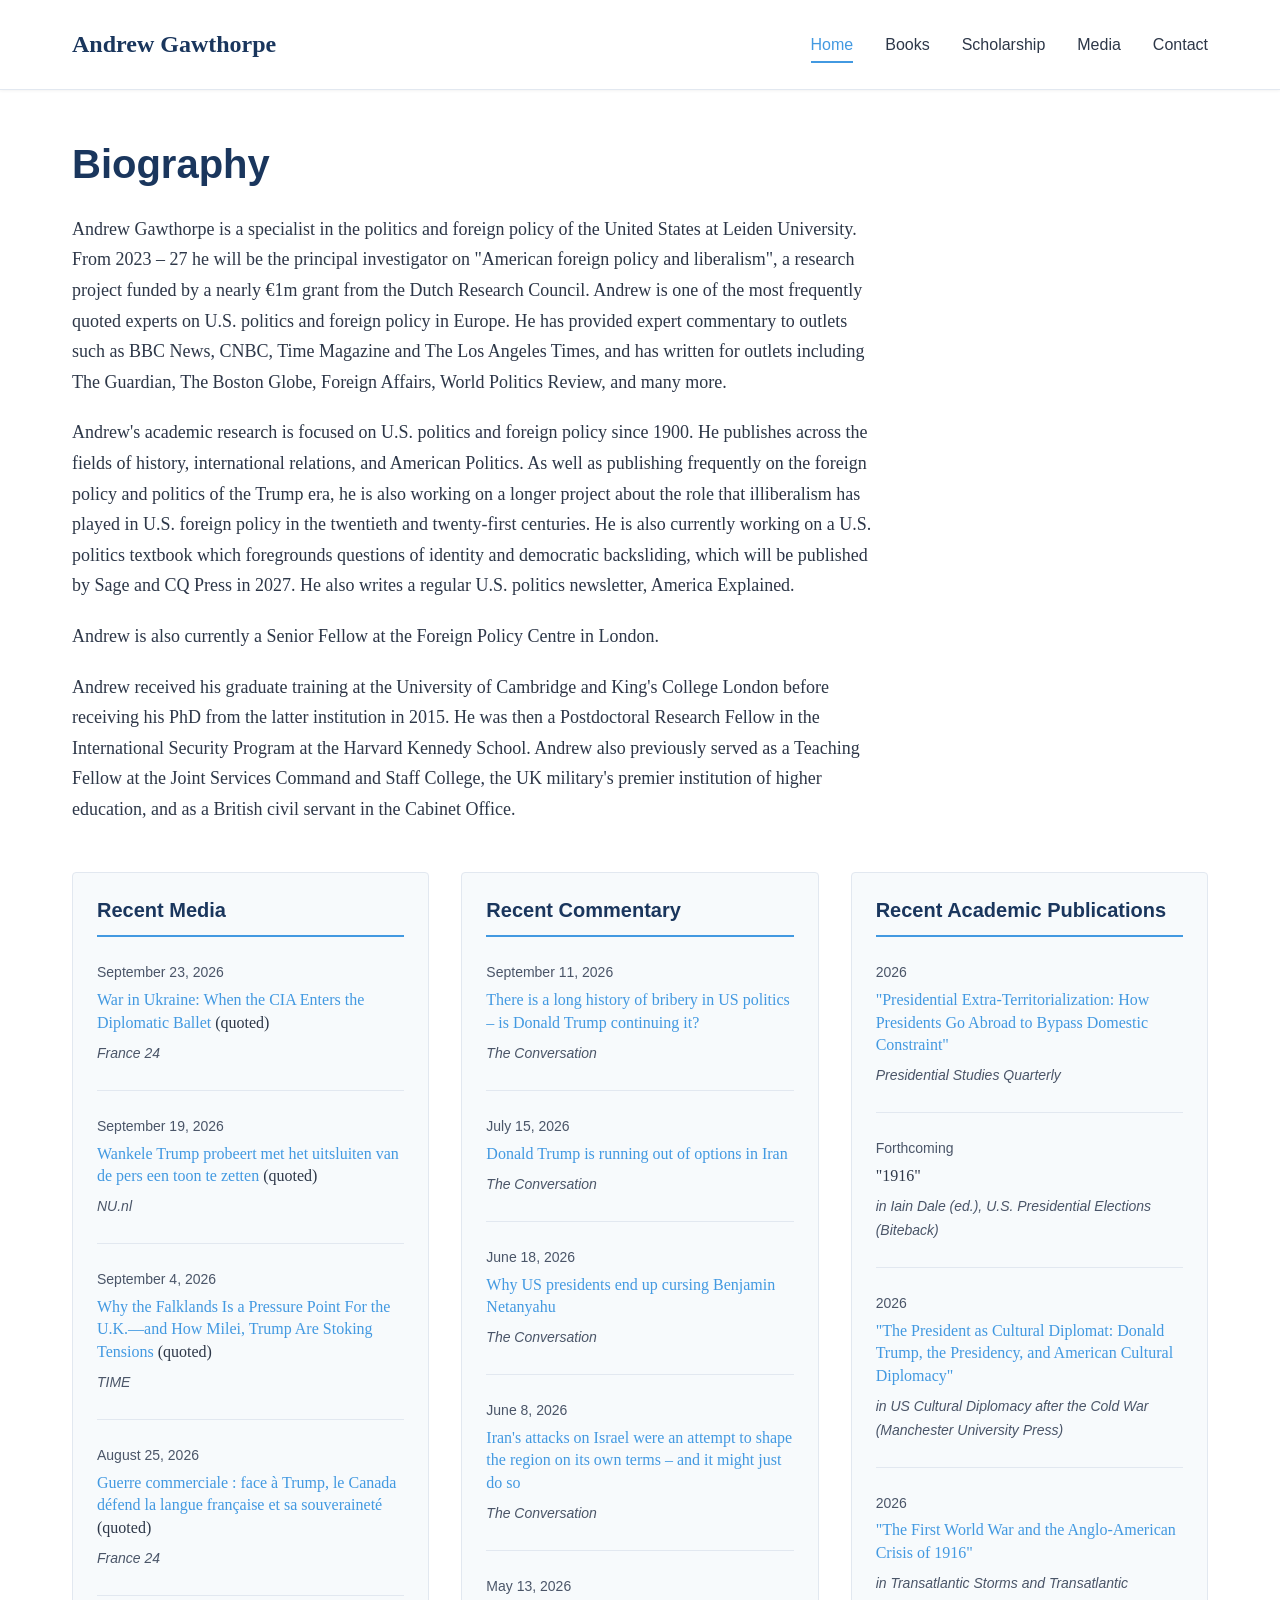
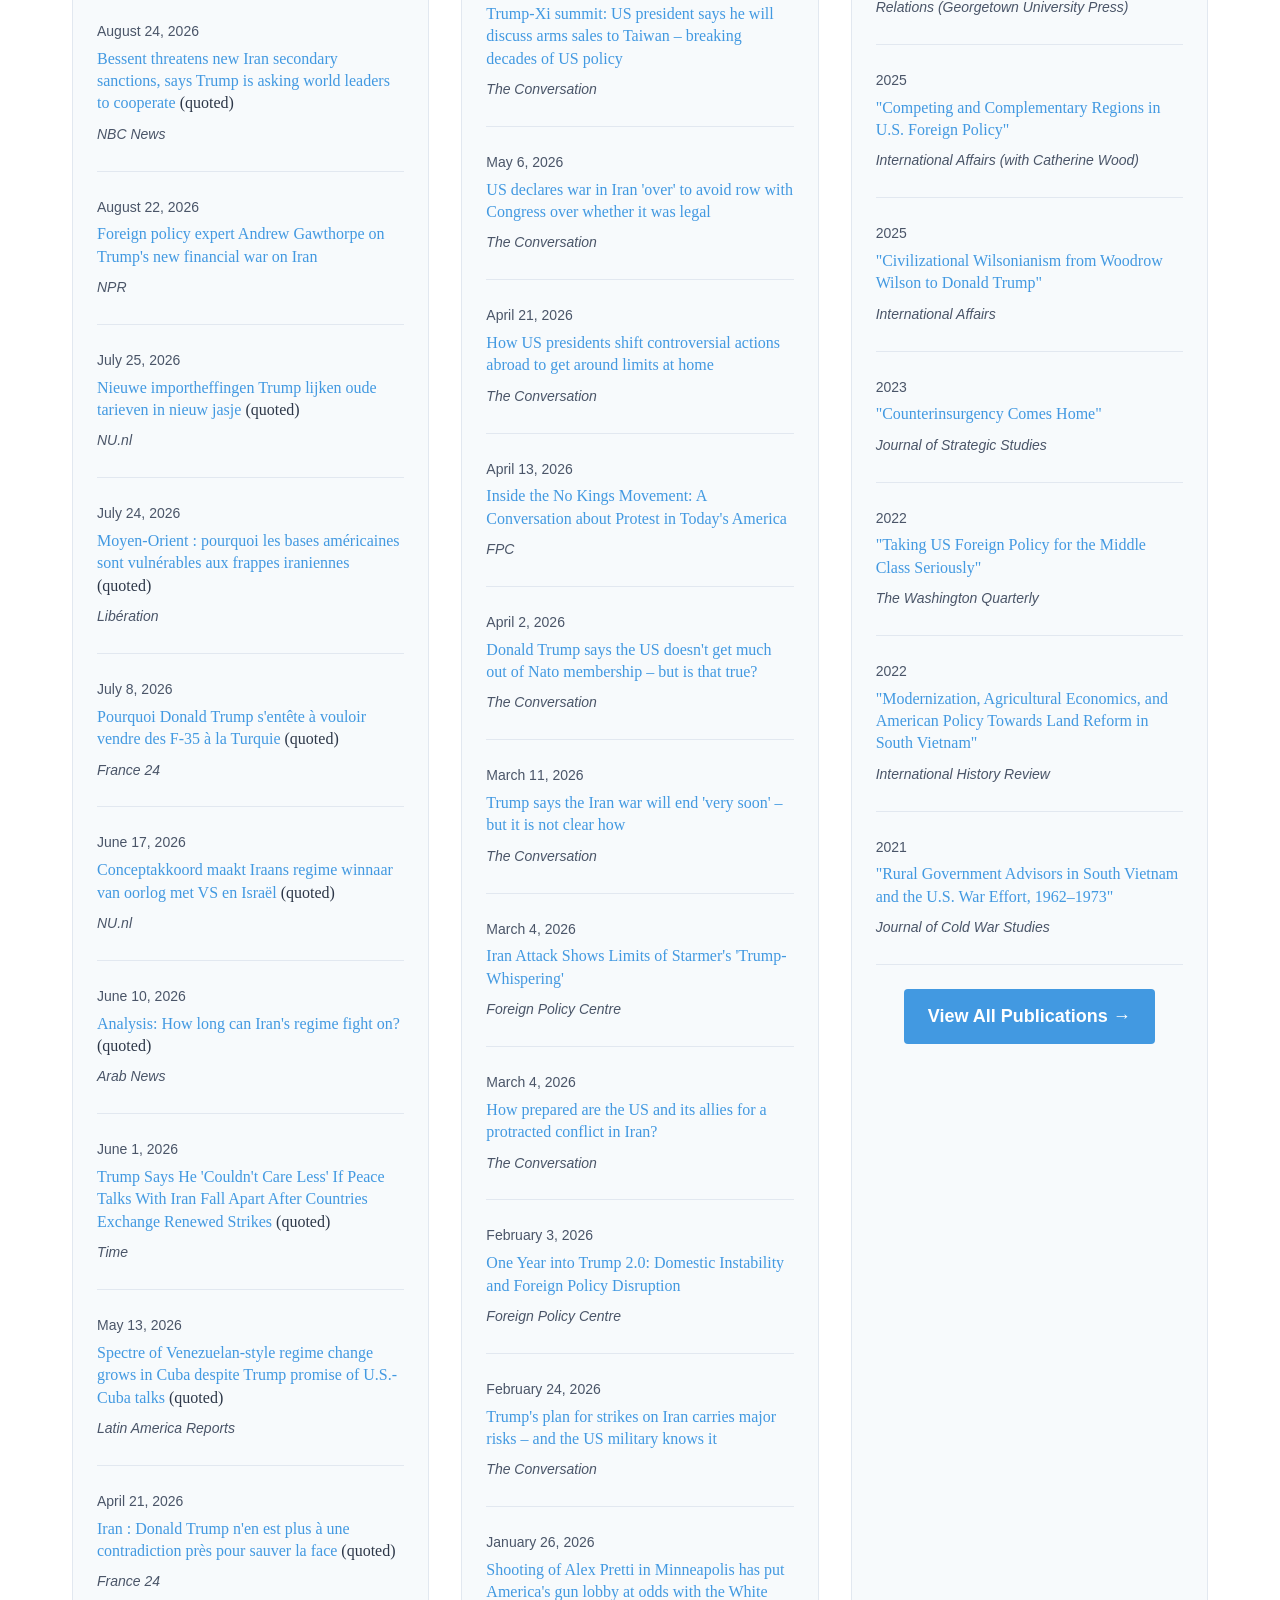
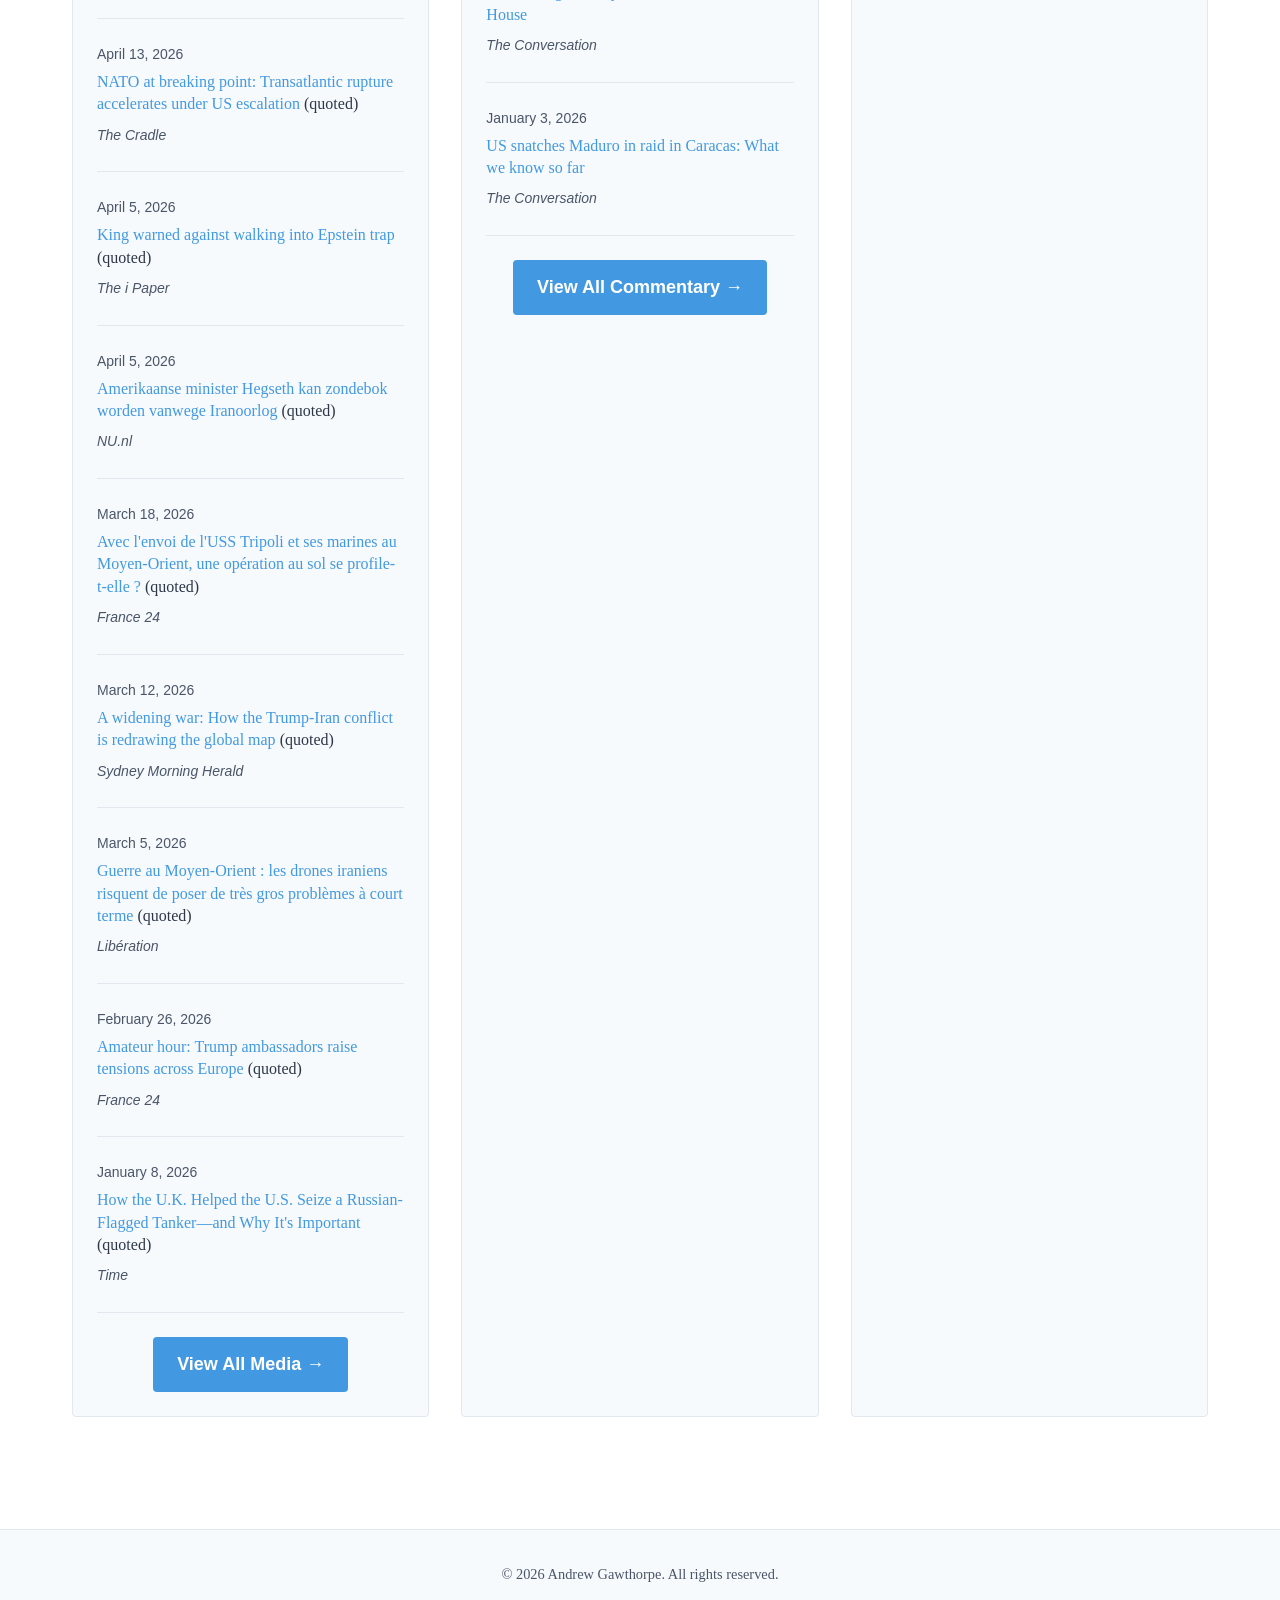
==== index.html @ de936d53 "Add France 24 article on CIA and Ukraine diplomacy - Added September 23, 2026 article to Recent Medi" ====
<!DOCTYPE html>
<html lang="en">
<head>
    <meta charset="UTF-8">
    <meta name="viewport" content="width=device-width, initial-scale=1.0">
    <title>Andrew Gawthorpe - Leiden University</title>
    <link rel="stylesheet" href="css/style.css">
</head>
<body>
    <header>
        <div class="header-container">
            <a href="index.html" class="site-title">Andrew Gawthorpe</a>
            <nav>
                <ul>
                    <li><a href="index.html" class="active">Home</a></li>
                    <li><a href="books.html">Books</a></li>
                    <li><a href="scholarship.html">Scholarship</a></li>
                    <li><a href="media.html">Media</a></li>
                    <li><a href="contact.html">Contact</a></li>
                </ul>
            </nav>
        </div>
    </header>

    <main>
        <div class="bio-section">
            <h1>Biography</h1>

            <p>Andrew Gawthorpe is a specialist in the politics and foreign policy of the United States at Leiden University. From 2023 – 27 he will be the principal investigator on "American foreign policy and liberalism", a research project funded by a nearly €1m grant from the Dutch Research Council. Andrew is one of the most frequently quoted experts on U.S. politics and foreign policy in Europe. He has provided expert commentary to outlets such as BBC News, CNBC, Time Magazine and The Los Angeles Times, and has written for outlets including The Guardian, The Boston Globe, Foreign Affairs, World Politics Review, and many more.</p>

            <p>Andrew's academic research is focused on U.S. politics and foreign policy since 1900. He publishes across the fields of history, international relations, and American Politics. As well as publishing frequently on the foreign policy and politics of the Trump era, he is also working on a longer project about the role that illiberalism has played in U.S. foreign policy in the twentieth and twenty-first centuries. He is also currently working on a U.S. politics textbook which foregrounds questions of identity and democratic backsliding, which will be published by Sage and CQ Press in 2027. He also writes a regular U.S. politics newsletter, America Explained.</p>

            <p>Andrew is also currently a Senior Fellow at the Foreign Policy Centre in London.</p>

            <p>Andrew received his graduate training at the University of Cambridge and King's College London before receiving his PhD from the latter institution in 2015. He was then a Postdoctoral Research Fellow in the International Security Program at the Harvard Kennedy School. Andrew also previously served as a Teaching Fellow at the Joint Services Command and Staff College, the UK military's premier institution of higher education, and as a British civil servant in the Cabinet Office.</p>
        </div>

        <div class="home-feeds">
            <div class="feed-column">
                <h2>Recent Media</h2>
                <div class="feed-item">
                    <div class="feed-item-date">September 23, 2026</div>
                    <div class="feed-item-title"><a href="https://www.france24.com/fr/europe/20260923-guerre-en-ukraine-quand-la-cia-entre-diplomatique-ratcliffe-zelensky-poutine-espion" target="_blank">War in Ukraine: When the CIA Enters the Diplomatic Ballet</a> (quoted)</div>
                    <div class="feed-item-outlet">France 24</div>
                </div>
                <div class="feed-item">
                    <div class="feed-item-date">September 19, 2026</div>
                    <div class="feed-item-title"><a href="https://www.nu.nl/verkiezingen-vs/6410325/wankele-trump-probeert-met-het-uitsluiten-van-de-pers-een-toon-te-zetten.html" target="_blank">Wankele Trump probeert met het uitsluiten van de pers een toon te zetten</a> (quoted)</div>
                    <div class="feed-item-outlet">NU.nl</div>
                </div>
                <div class="feed-item">
                    <div class="feed-item-date">September 4, 2026</div>
                    <div class="feed-item-title"><a href="https://time.com/article/2026/09/04/falkland-islands-britain-argentina-sovereignty-dispute-Milei-threats-trump/" target="_blank">Why the Falklands Is a Pressure Point For the U.K.—and How Milei, Trump Are Stoking Tensions</a> (quoted)</div>
                    <div class="feed-item-outlet">TIME</div>
                </div>
                <div class="feed-item">
                    <div class="feed-item-date">August 25, 2026</div>
                    <div class="feed-item-title"><a href="https://www.france24.com/fr/am%C3%A9riques/20260825-guerre-commerciale-face-%C3%A0-trump-le-canada-d%C3%A9fend-la-langue-fran%C3%A7aise-et-sa-souverainet%C3%A9" target="_blank">Guerre commerciale : face à Trump, le Canada défend la langue française et sa souveraineté</a> (quoted)</div>
                    <div class="feed-item-outlet">France 24</div>
                </div>
                <div class="feed-item">
                    <div class="feed-item-date">August 24, 2026</div>
                    <div class="feed-item-title"><a href="https://www.nbcnews.com/business/economy/bessent-iran-sanctions-d-day-rcna594103" target="_blank">Bessent threatens new Iran secondary sanctions, says Trump is asking world leaders to cooperate</a> (quoted)</div>
                    <div class="feed-item-outlet">NBC News</div>
                </div>
                <div class="feed-item">
                    <div class="feed-item-date">August 22, 2026</div>
                    <div class="feed-item-title"><a href="https://www.npr.org/2026/08/22/nx-s1-5938072/foreign-policy-expert-andrew-gawthorpe-on-trumps-new-financial-war-on-iran" target="_blank">Foreign policy expert Andrew Gawthorpe on Trump's new financial war on Iran</a></div>
                    <div class="feed-item-outlet">NPR</div>
                </div>
                <div class="feed-item">
                    <div class="feed-item-date">July 25, 2026</div>
                    <div class="feed-item-title"><a href="https://www.nu.nl/economie/6404264/nieuwe-importheffingen-trump-lijken-oude-tarieven-in-nieuw-jasje.html" target="_blank">Nieuwe importheffingen Trump lijken oude tarieven in nieuw jasje</a> (quoted)</div>
                    <div class="feed-item-outlet">NU.nl</div>
                </div>
                <div class="feed-item">
                    <div class="feed-item-date">July 24, 2026</div>
                    <div class="feed-item-title"><a href="https://www.liberation.fr/international/moyen-orient/moyen-orient-pourquoi-les-bases-americaines-sont-vulnerables-aux-frappes-iraniennes-20260724_PMGNSRDVENHS5IVGJY74YPOIOM/" target="_blank">Moyen-Orient : pourquoi les bases américaines sont vulnérables aux frappes iraniennes</a> (quoted)</div>
                    <div class="feed-item-outlet">Libération</div>
                </div>
                <div class="feed-item">
                    <div class="feed-item-date">July 8, 2026</div>
                    <div class="feed-item-title"><a href="https://www.france24.com/fr/europe/20260708-pourquoi-donald-trump-s-ent%C3%AAte-%C3%A0-vouloir-vendre-des-f-35-%C3%A0-la-turquie" target="_blank">Pourquoi Donald Trump s'entête à vouloir vendre des F-35 à la Turquie</a> (quoted)</div>
                    <div class="feed-item-outlet">France 24</div>
                </div>
                <div class="feed-item">
                    <div class="feed-item-date">June 17, 2026</div>
                    <div class="feed-item-title"><a href="https://www.nu.nl/midden-oostenconflict/6399738/conceptakkoord-maakt-iraans-regime-winnaar-van-oorlog-met-vs-en-israel.html" target="_blank">Conceptakkoord maakt Iraans regime winnaar van oorlog met VS en Israël</a> (quoted)</div>
                    <div class="feed-item-outlet">NU.nl</div>
                </div>
                <div class="feed-item">
                    <div class="feed-item-date">June 10, 2026</div>
                    <div class="feed-item-title"><a href="https://www.arabnews.com/node/2646579/middle-east" target="_blank">Analysis: How long can Iran's regime fight on?</a> (quoted)</div>
                    <div class="feed-item-outlet">Arab News</div>
                </div>
                <div class="feed-item">
                    <div class="feed-item-date">June 1, 2026</div>
                    <div class="feed-item-title"><a href="https://time.com/article/2026/06/01/us-iran-trade-fresh-strikes-peace-talks-president-trump-warning/" target="_blank">Trump Says He 'Couldn't Care Less' If Peace Talks With Iran Fall Apart After Countries Exchange Renewed Strikes</a> (quoted)</div>
                    <div class="feed-item-outlet">Time</div>
                </div>
                <div class="feed-item">
                    <div class="feed-item-date">May 13, 2026</div>
                    <div class="feed-item-title"><a href="https://latinamericareports.com/spectre-of-venezuelan-style-regime-change-grows-in-cuba-despite-trump-promise-of-u-s-cuba-talks/14417/" target="_blank">Spectre of Venezuelan-style regime change grows in Cuba despite Trump promise of U.S.-Cuba talks</a> (quoted)</div>
                    <div class="feed-item-outlet">Latin America Reports</div>
                </div>
                <div class="feed-item">
                    <div class="feed-item-date">April 21, 2026</div>
                    <div class="feed-item-title"><a href="https://www.france24.com/fr/am%C3%A9riques/20260421-iran-donald-trump-erreur-fake-news-diplomatie-vance" target="_blank">Iran : Donald Trump n'en est plus à une contradiction près pour sauver la face</a> (quoted)</div>
                    <div class="feed-item-outlet">France 24</div>
                </div>
                <div class="feed-item">
                    <div class="feed-item-date">April 13, 2026</div>
                    <div class="feed-item-title"><a href="https://thecradle.co/articles/nato-at-breaking-point-transatlantic-rupture-accelerates-under-us-escalation" target="_blank">NATO at breaking point: Transatlantic rupture accelerates under US escalation</a> (quoted)</div>
                    <div class="feed-item-outlet">The Cradle</div>
                </div>
                <div class="feed-item">
                    <div class="feed-item-date">April 5, 2026</div>
                    <div class="feed-item-title"><a href="https://inews.co.uk/news/politics/king-warned-epstein-trap-4334187" target="_blank">King warned against walking into Epstein trap</a> (quoted)</div>
                    <div class="feed-item-outlet">The i Paper</div>
                </div>
                <div class="feed-item">
                    <div class="feed-item-date">April 5, 2026</div>
                    <div class="feed-item-title"><a href="https://www.nu.nl/verkiezingen-vs/6391495/amerikaanse-minister-hegseth-kan-zondebok-worden-vanwege-iranoorlog.html" target="_blank">Amerikaanse minister Hegseth kan zondebok worden vanwege Iranoorlog</a> (quoted)</div>
                    <div class="feed-item-outlet">NU.nl</div>
                </div>
                <div class="feed-item">
                    <div class="feed-item-date">March 18, 2026</div>
                    <div class="feed-item-title"><a href="https://www.france24.com/fr/moyen-orient/20260318-uss-tripoli-et-ses-marines-au-moyen-orient-futurs-combats-au-sol-iran-ormuz" target="_blank">Avec l'envoi de l'USS Tripoli et ses marines au Moyen-Orient, une opération au sol se profile-t-elle ?</a> (quoted)</div>
                    <div class="feed-item-outlet">France 24</div>
                </div>
                <div class="feed-item">
                    <div class="feed-item-date">March 12, 2026</div>
                    <div class="feed-item-title"><a href="https://www.smh.com.au/world/middle-east/a-widening-war-how-the-trump-iran-conflict-is-redrawing-the-global-map-20260312-p5o9va.html" target="_blank">A widening war: How the Trump-Iran conflict is redrawing the global map</a> (quoted)</div>
                    <div class="feed-item-outlet">Sydney Morning Herald</div>
                </div>
                <div class="feed-item">
                    <div class="feed-item-date">March 5, 2026</div>
                    <div class="feed-item-title"><a href="https://www.liberation.fr/international/moyen-orient/guerre-au-moyen-orient-les-drones-iraniens-risquent-de-poser-de-tres-gros-problemes-a-court-terme-20260305_HSPMLJK7SRH6XMRLCNXUIA77GM/" target="_blank">Guerre au Moyen-Orient : les drones iraniens risquent de poser de très gros problèmes à court terme</a> (quoted)</div>
                    <div class="feed-item-outlet">Libération</div>
                </div>
                <div class="feed-item">
                    <div class="feed-item-date">February 26, 2026</div>
                    <div class="feed-item-title"><a href="https://www.france24.com/en/europe/20260226-amateur-hour-trump-ambassadors-stir-tensions-across-europe" target="_blank">Amateur hour: Trump ambassadors raise tensions across Europe</a> (quoted)</div>
                    <div class="feed-item-outlet">France 24</div>
                </div>
                <div class="feed-item">
                    <div class="feed-item-date">January 8, 2026</div>
                    <div class="feed-item-title"><a href="https://time.com/7344656/united-kingdom-helped-united-states-trump-seize-oil-tankers/" target="_blank">How the U.K. Helped the U.S. Seize a Russian-Flagged Tanker—and Why It's Important</a> (quoted)</div>
                    <div class="feed-item-outlet">Time</div>
                </div>
                <div style="margin-top: 1.5rem; text-align: center;">
                    <a href="media.html" class="btn">View All Media →</a>
                </div>
            </div>

            <div class="feed-column">
                <h2>Recent Commentary</h2>
                <div class="feed-item">
                    <div class="feed-item-date">September 11, 2026</div>
                    <div class="feed-item-title"><a href="https://theconversation.com/there-is-a-long-history-of-bribery-in-us-politics-is-donald-trump-continuing-it-291699" target="_blank">There is a long history of bribery in US politics – is Donald Trump continuing it?</a></div>
                    <div class="feed-item-outlet">The Conversation</div>
                </div>
                <div class="feed-item">
                    <div class="feed-item-date">July 15, 2026</div>
                    <div class="feed-item-title"><a href="https://theconversation.com/donald-trump-is-running-out-of-options-in-iran-287525" target="_blank">Donald Trump is running out of options in Iran</a></div>
                    <div class="feed-item-outlet">The Conversation</div>
                </div>
                <div class="feed-item">
                    <div class="feed-item-date">June 18, 2026</div>
                    <div class="feed-item-title"><a href="https://theconversation.com/why-us-presidents-end-up-cursing-benjamin-netanyahu-285285" target="_blank">Why US presidents end up cursing Benjamin Netanyahu</a></div>
                    <div class="feed-item-outlet">The Conversation</div>
                </div>
                <div class="feed-item">
                    <div class="feed-item-date">June 8, 2026</div>
                    <div class="feed-item-title"><a href="https://theconversation.com/irans-attacks-on-israel-were-an-attempt-to-shape-the-region-on-its-own-terms-and-it-might-just-do-so-284742" target="_blank">Iran's attacks on Israel were an attempt to shape the region on its own terms – and it might just do so</a></div>
                    <div class="feed-item-outlet">The Conversation</div>
                </div>
                <div class="feed-item">
                    <div class="feed-item-date">May 13, 2026</div>
                    <div class="feed-item-title"><a href="https://theconversation.com/trump-xi-summit-us-president-says-he-will-discuss-arms-sales-to-taiwan-breaking-decades-of-us-policy-282894" target="_blank">Trump‑Xi summit: US president says he will discuss arms sales to Taiwan – breaking decades of US policy</a></div>
                    <div class="feed-item-outlet">The Conversation</div>
                </div>
                <div class="feed-item">
                    <div class="feed-item-date">May 6, 2026</div>
                    <div class="feed-item-title"><a href="https://theconversation.com/us-declares-war-in-iran-over-to-avoid-row-with-congress-over-whether-it-was-legal-282159" target="_blank">US declares war in Iran 'over' to avoid row with Congress over whether it was legal</a></div>
                    <div class="feed-item-outlet">The Conversation</div>
                </div>
                <div class="feed-item">
                    <div class="feed-item-date">April 21, 2026</div>
                    <div class="feed-item-title"><a href="https://theconversation.com/how-us-presidents-shift-controversial-actions-abroad-to-get-around-limits-at-home-280769" target="_blank">How US presidents shift controversial actions abroad to get around limits at home</a></div>
                    <div class="feed-item-outlet">The Conversation</div>
                </div>
                <div class="feed-item">
                    <div class="feed-item-date">April 13, 2026</div>
                    <div class="feed-item-title"><a href="https://fpc.org.uk/inside-the-no-kings-movement-a-conversation-about-protest-in-todays-america/" target="_blank">Inside the No Kings Movement: A Conversation about Protest in Today's America</a></div>
                    <div class="feed-item-outlet">FPC</div>
                </div>
                <div class="feed-item">
                    <div class="feed-item-date">April 2, 2026</div>
                    <div class="feed-item-title"><a href="https://theconversation.com/donald-trump-says-the-us-doesnt-get-much-out-of-nato-membership-but-is-that-true-279798" target="_blank">Donald Trump says the US doesn't get much out of Nato membership – but is that true?</a></div>
                    <div class="feed-item-outlet">The Conversation</div>
                </div>
                <div class="feed-item">
                    <div class="feed-item-date">March 11, 2026</div>
                    <div class="feed-item-title"><a href="https://theconversation.com/trump-says-the-iran-war-will-end-very-soon-but-it-is-not-clear-how-278036" target="_blank">Trump says the Iran war will end 'very soon' – but it is not clear how</a></div>
                    <div class="feed-item-outlet">The Conversation</div>
                </div>
                <div class="feed-item">
                    <div class="feed-item-date">March 4, 2026</div>
                    <div class="feed-item-title"><a href="https://fpc.org.uk/op-ed-iran-attack-shows-limits-of-starmers-trump-whispering/" target="_blank">Iran Attack Shows Limits of Starmer's 'Trump-Whispering'</a></div>
                    <div class="feed-item-outlet">Foreign Policy Centre</div>
                </div>
                <div class="feed-item">
                    <div class="feed-item-date">March 4, 2026</div>
                    <div class="feed-item-title"><a href="https://theconversation.com/how-prepared-are-the-us-and-its-allies-for-a-protracted-conflict-in-iran-277454" target="_blank">How prepared are the US and its allies for a protracted conflict in Iran?</a></div>
                    <div class="feed-item-outlet">The Conversation</div>
                </div>
                <div class="feed-item">
                    <div class="feed-item-date">February 3, 2026</div>
                    <div class="feed-item-title"><a href="https://fpc.org.uk/op-ed-one-year-into-trump-2-0-domestic-instability-and-foreign-policy-disruption/" target="_blank">One Year into Trump 2.0: Domestic Instability and Foreign Policy Disruption</a></div>
                    <div class="feed-item-outlet">Foreign Policy Centre</div>
                </div>
                <div class="feed-item">
                    <div class="feed-item-date">February 24, 2026</div>
                    <div class="feed-item-title"><a href="https://theconversation.com/trumps-plan-for-strikes-on-iran-carries-major-risks-and-the-us-military-knows-it-276775" target="_blank">Trump's plan for strikes on Iran carries major risks – and the US military knows it</a></div>
                    <div class="feed-item-outlet">The Conversation</div>
                </div>
                <div class="feed-item">
                    <div class="feed-item-date">January 26, 2026</div>
                    <div class="feed-item-title"><a href="https://theconversation.com/shooting-of-alex-pretti-in-minneapolis-has-put-americas-gun-lobby-at-odds-with-the-white-house-274343" target="_blank">Shooting of Alex Pretti in Minneapolis has put America's gun lobby at odds with the White House</a></div>
                    <div class="feed-item-outlet">The Conversation</div>
                </div>
                <div class="feed-item">
                    <div class="feed-item-date">January 3, 2026</div>
                    <div class="feed-item-title"><a href="https://theconversation.com/us-snatches-maduro-in-raid-on-caracas-what-we-know-so-far-272660" target="_blank">US snatches Maduro in raid in Caracas: What we know so far</a></div>
                    <div class="feed-item-outlet">The Conversation</div>
                </div>
                <div style="margin-top: 1.5rem; text-align: center;">
                    <a href="media.html" class="btn">View All Commentary →</a>
                </div>
            </div>

            <div class="feed-column">
                <h2>Recent Academic Publications</h2>
                <div class="feed-item">
                    <div class="feed-item-date">2026</div>
                    <div class="feed-item-title"><a href="https://doi.org/10.1111/psq.70043" target="_blank">"Presidential Extra-Territorialization: How Presidents Go Abroad to Bypass Domestic Constraint"</a></div>
                    <div class="feed-item-outlet">Presidential Studies Quarterly</div>
                </div>
                <div class="feed-item">
                    <div class="feed-item-date">Forthcoming</div>
                    <div class="feed-item-title">"1916"</div>
                    <div class="feed-item-outlet">in Iain Dale (ed.), U.S. Presidential Elections (Biteback)</div>
                </div>
                <div class="feed-item">
                    <div class="feed-item-date">2026</div>
                    <div class="feed-item-title"><a href="https://manchesteruniversitypress.co.uk/9781526188397/" target="_blank">"The President as Cultural Diplomat: Donald Trump, the Presidency, and American Cultural Diplomacy"</a></div>
                    <div class="feed-item-outlet">in US Cultural Diplomacy after the Cold War (Manchester University Press)</div>
                </div>
                <div class="feed-item">
                    <div class="feed-item-date">2026</div>
                    <div class="feed-item-title"><a href="https://press.georgetown.edu/Book/Transatlantic-Storms-in-Anglo-American-Relations" target="_blank">"The First World War and the Anglo-American Crisis of 1916"</a></div>
                    <div class="feed-item-outlet">in Transatlantic Storms and Transatlantic Relations (Georgetown University Press)</div>
                </div>
                <div class="feed-item">
                    <div class="feed-item-date">2025</div>
                    <div class="feed-item-title"><a href="https://doi.org/10.1093/ia/iiaf106" target="_blank">"Competing and Complementary Regions in U.S. Foreign Policy"</a></div>
                    <div class="feed-item-outlet">International Affairs (with Catherine Wood)</div>
                </div>
                <div class="feed-item">
                    <div class="feed-item-date">2025</div>
                    <div class="feed-item-title"><a href="https://academic.oup.com/ia/article/101/1/177/7942165" target="_blank">"Civilizational Wilsonianism from Woodrow Wilson to Donald Trump"</a></div>
                    <div class="feed-item-outlet">International Affairs</div>
                </div>
                <div class="feed-item">
                    <div class="feed-item-date">2023</div>
                    <div class="feed-item-title"><a href="https://www.tandfonline.com/doi/abs/10.1080/01402390.2022.2146095?journalCode=fjss20" target="_blank">"Counterinsurgency Comes Home"</a></div>
                    <div class="feed-item-outlet">Journal of Strategic Studies</div>
                </div>
                <div class="feed-item">
                    <div class="feed-item-date">2022</div>
                    <div class="feed-item-title"><a href="https://www.tandfonline.com/doi/full/10.1080/0163660X.2022.2059143" target="_blank">"Taking US Foreign Policy for the Middle Class Seriously"</a></div>
                    <div class="feed-item-outlet">The Washington Quarterly</div>
                </div>
                <div class="feed-item">
                    <div class="feed-item-date">2022</div>
                    <div class="feed-item-title"><a href="https://www.tandfonline.com/doi/full/10.1080/07075332.2021.1953108" target="_blank">"Modernization, Agricultural Economics, and American Policy Towards Land Reform in South Vietnam"</a></div>
                    <div class="feed-item-outlet">International History Review</div>
                </div>
                <div class="feed-item">
                    <div class="feed-item-date">2021</div>
                    <div class="feed-item-title"><a href="https://direct.mit.edu/jcws/article/23/1/196/100485/Rural-Government-Advisers-in-South-Vietnam-and-the" target="_blank">"Rural Government Advisors in South Vietnam and the U.S. War Effort, 1962–1973"</a></div>
                    <div class="feed-item-outlet">Journal of Cold War Studies</div>
                </div>
                <div style="margin-top: 1.5rem; text-align: center;">
                    <a href="scholarship.html" class="btn">View All Publications →</a>
                </div>
            </div>
        </div>
    </main>

    <footer>
        <p>&copy; 2026 Andrew Gawthorpe. All rights reserved.</p>
    </footer>
</body>
</html>
---- css/style.css ----
/* Professional Think-Tank Design for Andrew Gawthorpe */

:root {
  --primary-color: #1a365d;
  --secondary-color: #2c5282;
  --accent-color: #4299e1;
  --text-color: #2d3748;
  --text-light: #4a5568;
  --border-color: #e2e8f0;
  --bg-light: #f7fafc;
}

* {
  margin: 0;
  padding: 0;
  box-sizing: border-box;
}

body {
  font-family: 'Georgia', 'Times New Roman', serif;
  font-size: 18px;
  line-height: 1.7;
  color: var(--text-color);
  background: #ffffff;
}

/* Typography */
h1, h2, h3, h4, h5, h6 {
  font-family: 'Helvetica Neue', 'Arial', sans-serif;
  font-weight: 600;
  line-height: 1.3;
  color: var(--primary-color);
  margin-bottom: 1rem;
}

h1 {
  font-size: 2.5rem;
  margin-bottom: 1.5rem;
}

h2 {
  font-size: 1.875rem;
  margin-top: 2.5rem;
  margin-bottom: 1.25rem;
}

h3 {
  font-size: 1.5rem;
  margin-top: 2rem;
}

p {
  margin-bottom: 1.25rem;
}

a {
  color: var(--accent-color);
  text-decoration: none;
  transition: color 0.2s;
}

a:hover {
  color: var(--secondary-color);
  text-decoration: underline;
}

/* Header */
header {
  background: #ffffff;
  border-bottom: 1px solid var(--border-color);
  padding: 0;
  position: sticky;
  top: 0;
  z-index: 100;
  box-shadow: 0 1px 3px rgba(0,0,0,0.05);
}

.header-container {
  max-width: 1200px;
  margin: 0 auto;
  padding: 1.5rem 2rem;
  display: flex;
  justify-content: space-between;
  align-items: center;
}

.site-title {
  font-size: 1.5rem;
  font-weight: 700;
  color: var(--primary-color);
  text-decoration: none;
}

.site-title:hover {
  text-decoration: none;
  color: var(--secondary-color);
}

nav ul {
  list-style: none;
  display: flex;
  gap: 2rem;
}

nav a {
  font-family: 'Helvetica Neue', 'Arial', sans-serif;
  font-size: 1rem;
  font-weight: 500;
  color: var(--text-color);
  text-decoration: none;
  padding: 0.5rem 0;
  border-bottom: 2px solid transparent;
  transition: all 0.2s;
}

nav a:hover,
nav a.active {
  color: var(--accent-color);
  border-bottom-color: var(--accent-color);
  text-decoration: none;
}

/* Main Content */
main {
  max-width: 1200px;
  margin: 0 auto;
  padding: 3rem 2rem;
  min-height: calc(100vh - 200px);
}

/* Footer */
footer {
  background: var(--bg-light);
  border-top: 1px solid var(--border-color);
  padding: 2rem;
  margin-top: 4rem;
  text-align: center;
  font-size: 0.9rem;
  color: var(--text-light);
}

/* Homepage Three-Column Layout */
.home-feeds {
  display: grid;
  grid-template-columns: repeat(3, 1fr);
  gap: 2rem;
  margin-top: 3rem;
}

.feed-column {
  background: var(--bg-light);
  padding: 1.5rem;
  border-radius: 4px;
  border: 1px solid var(--border-color);
}

.feed-column h2 {
  font-size: 1.25rem;
  margin-top: 0;
  margin-bottom: 1.5rem;
  padding-bottom: 0.75rem;
  border-bottom: 2px solid var(--accent-color);
}

.feed-item {
  margin-bottom: 1.5rem;
  padding-bottom: 1.5rem;
  border-bottom: 1px solid var(--border-color);
}

.feed-item:last-child {
  border-bottom: none;
  padding-bottom: 0;
  margin-bottom: 0;
}

.feed-item-date {
  font-family: 'Helvetica Neue', 'Arial', sans-serif;
  font-size: 0.875rem;
  color: var(--text-light);
  margin-bottom: 0.25rem;
}

.feed-item-title {
  font-size: 1rem;
  line-height: 1.4;
  margin-bottom: 0.5rem;
}

.feed-item-outlet {
  font-family: 'Helvetica Neue', 'Arial', sans-serif;
  font-size: 0.875rem;
  color: var(--text-light);
  font-style: italic;
}

/* Bio Section */
.bio-section {
  max-width: 800px;
  margin-bottom: 3rem;
}

.bio-section p {
  font-size: 1.125rem;
}

/* Publications List */
.publication-year {
  font-size: 1.5rem;
  font-weight: 700;
  color: var(--primary-color);
  margin-top: 2.5rem;
  margin-bottom: 1.5rem;
  padding-bottom: 0.5rem;
  border-bottom: 2px solid var(--accent-color);
}

.publication-item {
  margin-bottom: 1.5rem;
  padding-left: 1rem;
  border-left: 3px solid var(--border-color);
}

.publication-item:hover {
  border-left-color: var(--accent-color);
}

.publication-title {
  font-weight: 600;
  font-style: italic;
}

.publication-venue {
  color: var(--text-light);
}

.publication-description {
  margin-top: 0.5rem;
  font-size: 0.95rem;
  color: var(--text-color);
  line-height: 1.6;
}

/* Book Page */
.book-cover {
  max-width: 300px;
  margin: 2rem 0;
  box-shadow: 0 4px 6px rgba(0,0,0,0.1);
}

.book-endorsement {
  background: var(--bg-light);
  padding: 1.5rem;
  margin: 1.5rem 0;
  border-left: 4px solid var(--accent-color);
  font-style: italic;
}

.endorsement-author {
  font-style: normal;
  font-weight: 600;
  color: var(--text-light);
  margin-top: 0.75rem;
  display: block;
}

/* Media Feed Page */
.media-filters {
  margin-bottom: 2rem;
  padding: 1rem;
  background: var(--bg-light);
  border-radius: 4px;
  display: flex;
  gap: 1rem;
  align-items: center;
}

.media-filters select {
  padding: 0.5rem 1rem;
  border: 1px solid var(--border-color);
  border-radius: 4px;
  font-family: 'Helvetica Neue', 'Arial', sans-serif;
  font-size: 1rem;
  background: white;
}

.media-item {
  padding: 1.5rem 0;
  border-bottom: 1px solid var(--border-color);
}

.media-item:last-child {
  border-bottom: none;
}

.media-item-header {
  display: flex;
  justify-content: space-between;
  align-items: baseline;
  margin-bottom: 0.5rem;
}

.media-item-date {
  font-family: 'Helvetica Neue', 'Arial', sans-serif;
  font-size: 0.9rem;
  color: var(--text-light);
}

.media-item-type {
  font-family: 'Helvetica Neue', 'Arial', sans-serif;
  font-size: 0.75rem;
  text-transform: uppercase;
  background: var(--accent-color);
  color: white;
  padding: 0.25rem 0.5rem;
  border-radius: 3px;
  font-weight: 600;
}

.media-item-title {
  font-size: 1.125rem;
  font-weight: 600;
  margin-bottom: 0.5rem;
}

.media-item-outlet {
  font-style: italic;
  color: var(--text-light);
}

/* Contact Page */
.contact-methods {
  background: var(--bg-light);
  padding: 2rem;
  border-radius: 4px;
  margin-top: 2rem;
}

.contact-method {
  margin: 1.5rem 0;
}

.contact-method strong {
  color: var(--primary-color);
  font-family: 'Helvetica Neue', 'Arial', sans-serif;
}

/* Responsive Design */
@media (max-width: 768px) {
  .home-feeds {
    grid-template-columns: 1fr;
  }

  nav ul {
    gap: 1rem;
    font-size: 0.9rem;
  }

  .header-container {
    flex-direction: column;
    gap: 1rem;
  }

  h1 {
    font-size: 2rem;
  }

  main {
    padding: 2rem 1rem;
  }
}

/* Utility Classes */
.btn {
  display: inline-block;
  padding: 0.75rem 1.5rem;
  background: var(--accent-color);
  color: white;
  text-decoration: none;
  border-radius: 4px;
  font-family: 'Helvetica Neue', 'Arial', sans-serif;
  font-weight: 600;
  transition: background 0.2s;
}

.btn:hover {
  background: var(--secondary-color);
  text-decoration: none;
}

.text-light {
  color: var(--text-light);
}

.mb-2 {
  margin-bottom: 2rem;
}
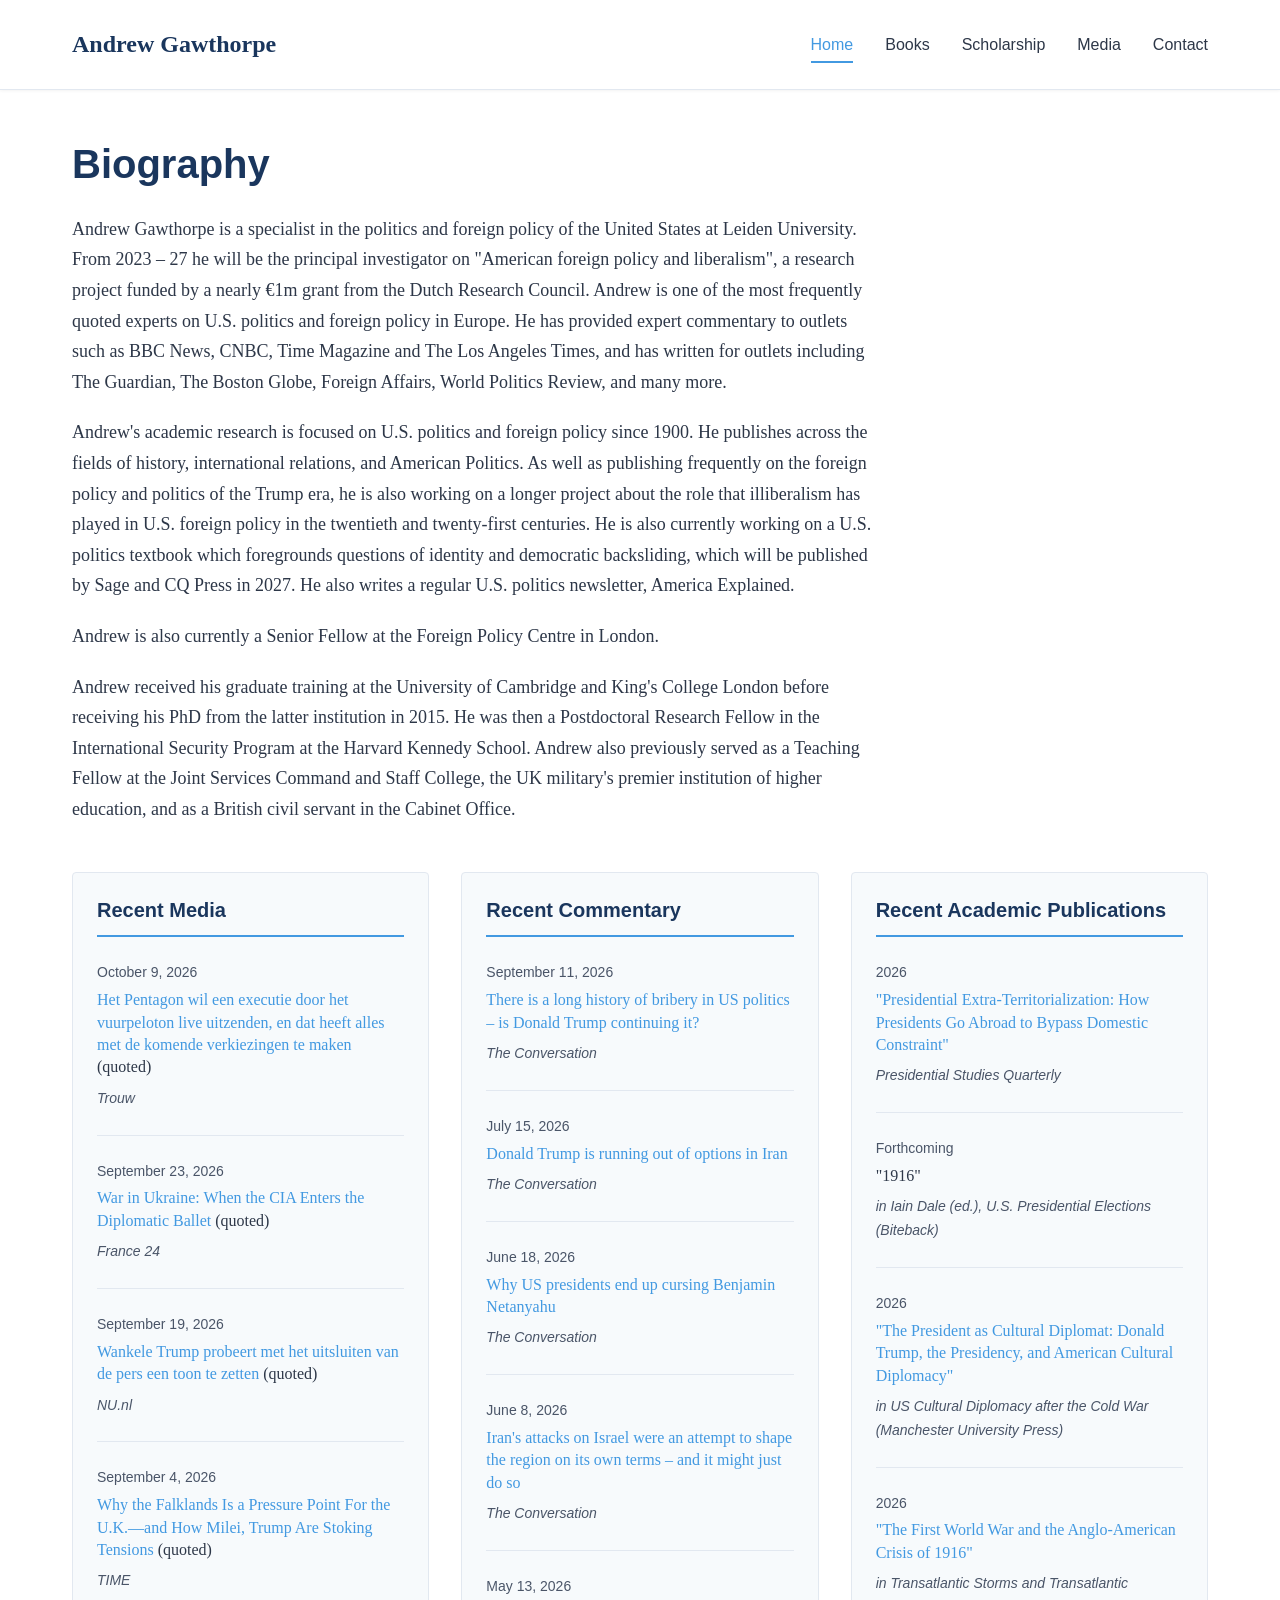
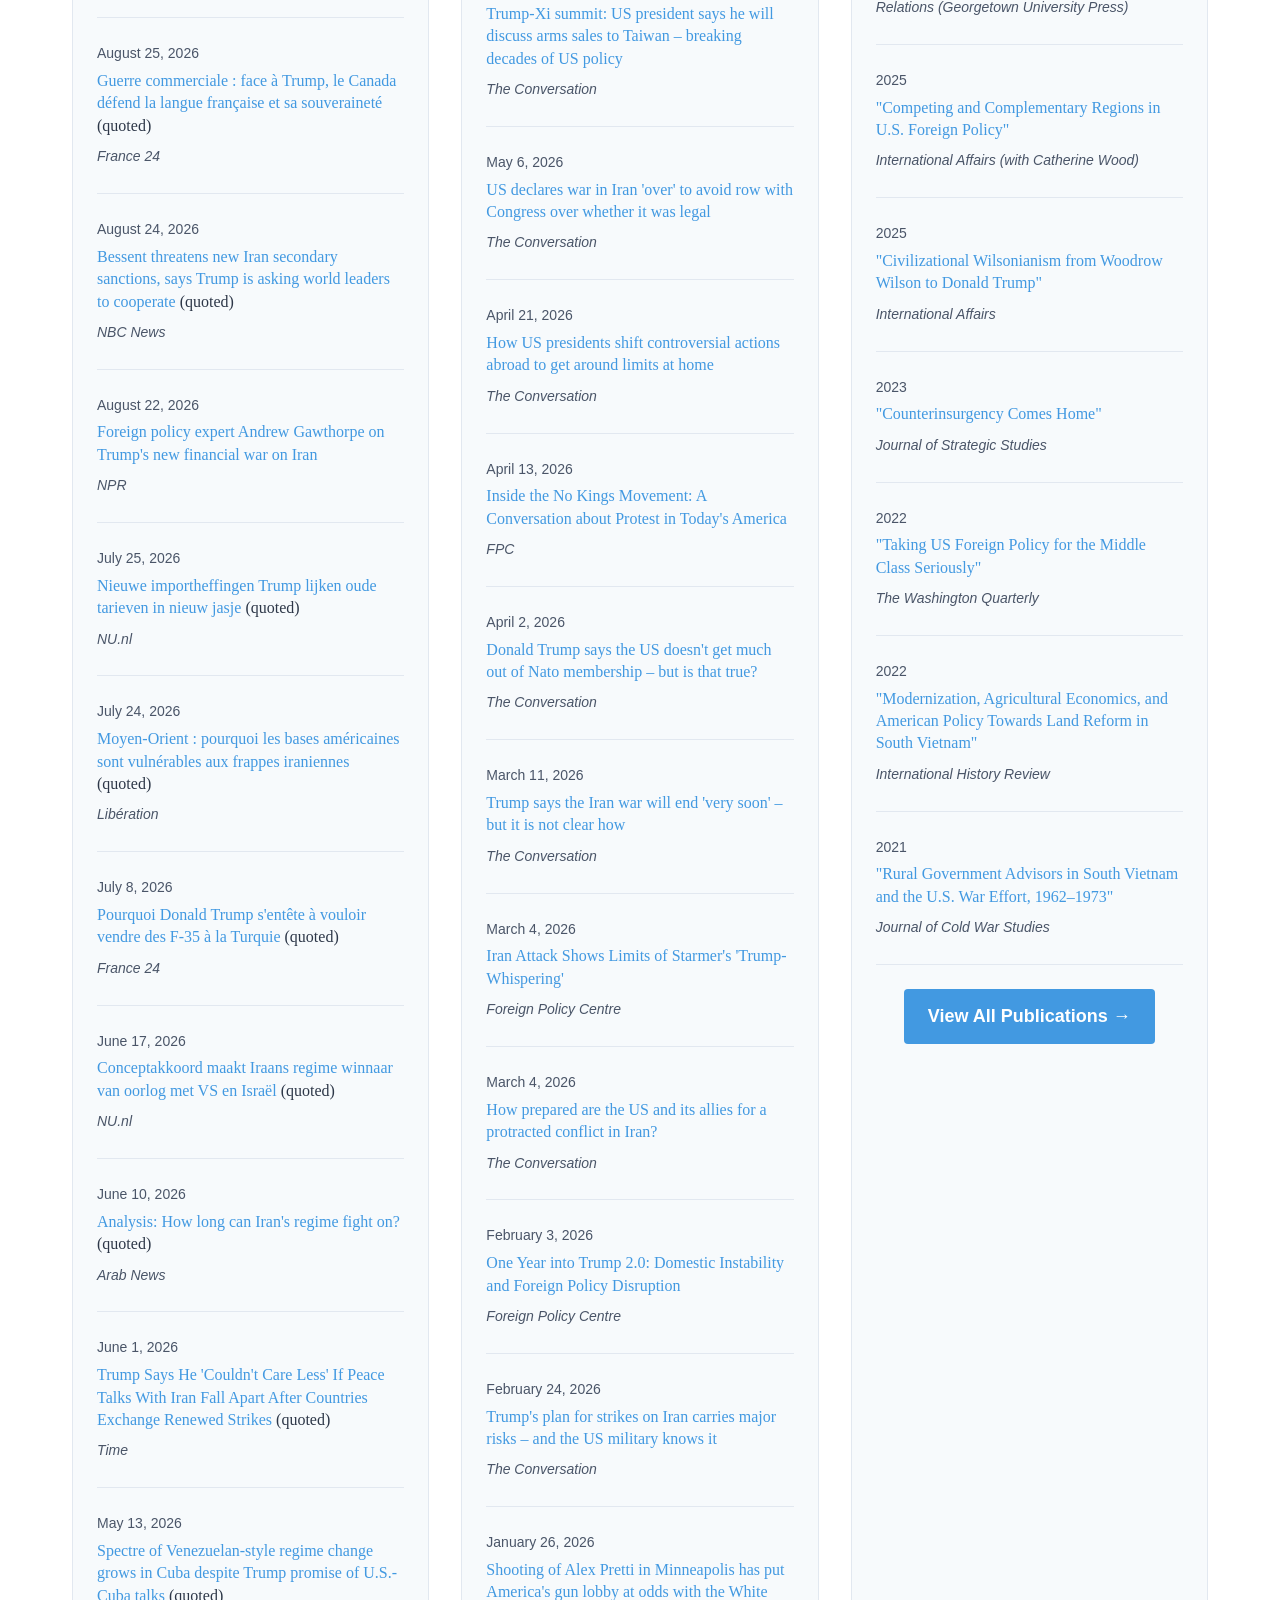
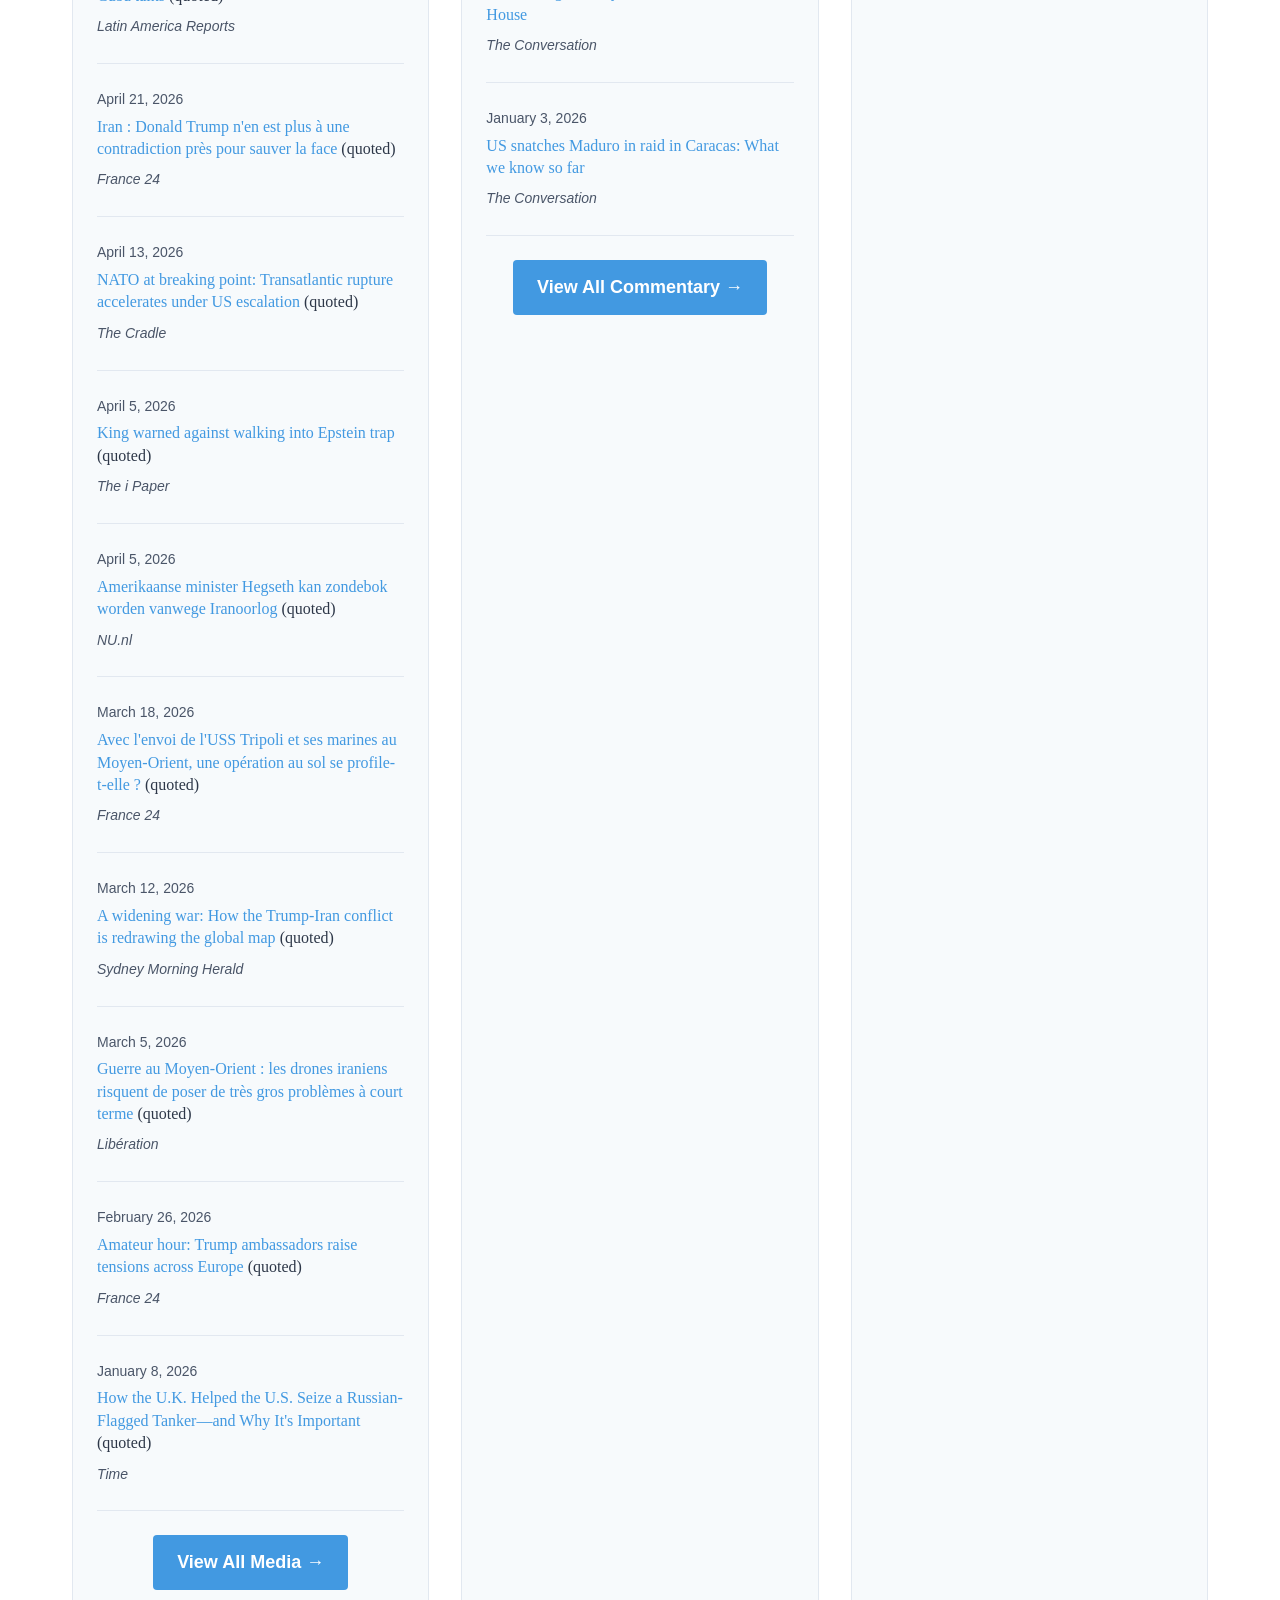
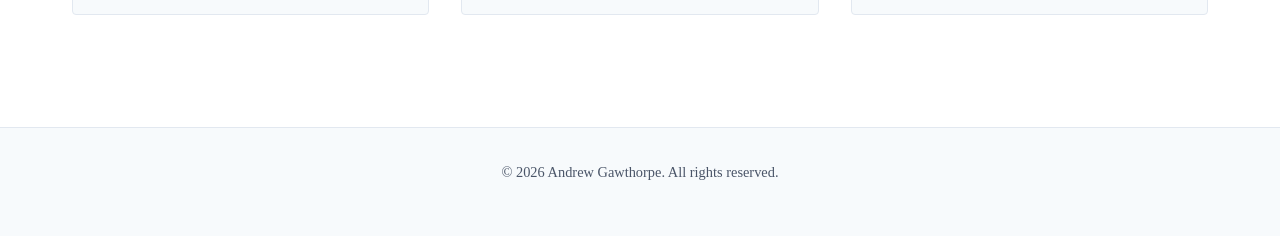
==== commit e25e51fb: "Add Trouw article on Pentagon firing squad broadcast - Added October 9, 2026 article to Recent Media" ====
--- a/index.html
+++ b/index.html
@@ -39,6 +39,11 @@
             <div class="feed-column">
                 <h2>Recent Media</h2>
                 <div class="feed-item">
+                    <div class="feed-item-date">October 9, 2026</div>
+                    <div class="feed-item-title"><a href="https://www.trouw.nl/buitenland/het-pentagon-wil-een-executie-door-het-vuurpeloton-live-uitzenden-en-dat-heeft-alles-met-de-komende-verkiezingen-te-maken~bbc0741b/" target="_blank">Het Pentagon wil een executie door het vuurpeloton live uitzenden, en dat heeft alles met de komende verkiezingen te maken</a> (quoted)</div>
+                    <div class="feed-item-outlet">Trouw</div>
+                </div>
+                <div class="feed-item">
                     <div class="feed-item-date">September 23, 2026</div>
                     <div class="feed-item-title"><a href="https://www.france24.com/fr/europe/20260923-guerre-en-ukraine-quand-la-cia-entre-diplomatique-ratcliffe-zelensky-poutine-espion" target="_blank">War in Ukraine: When the CIA Enters the Diplomatic Ballet</a> (quoted)</div>
                     <div class="feed-item-outlet">France 24</div>
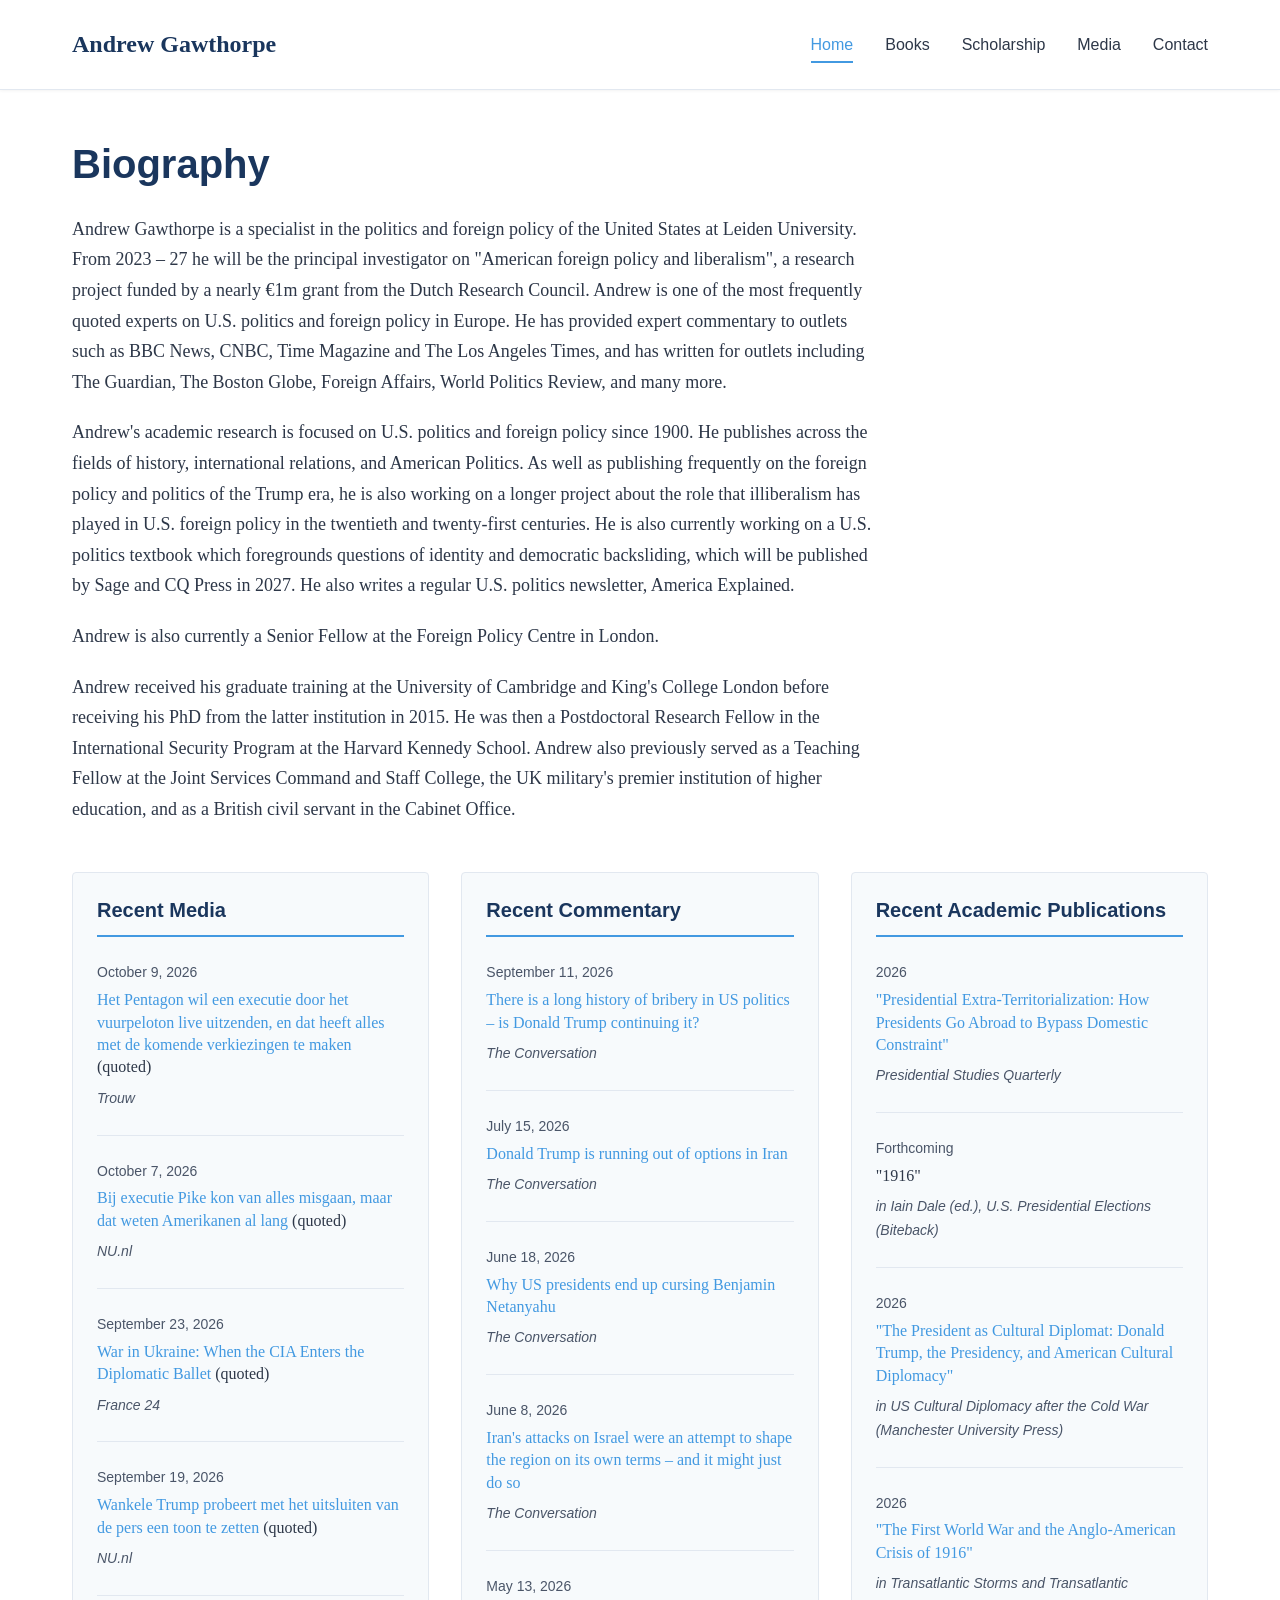
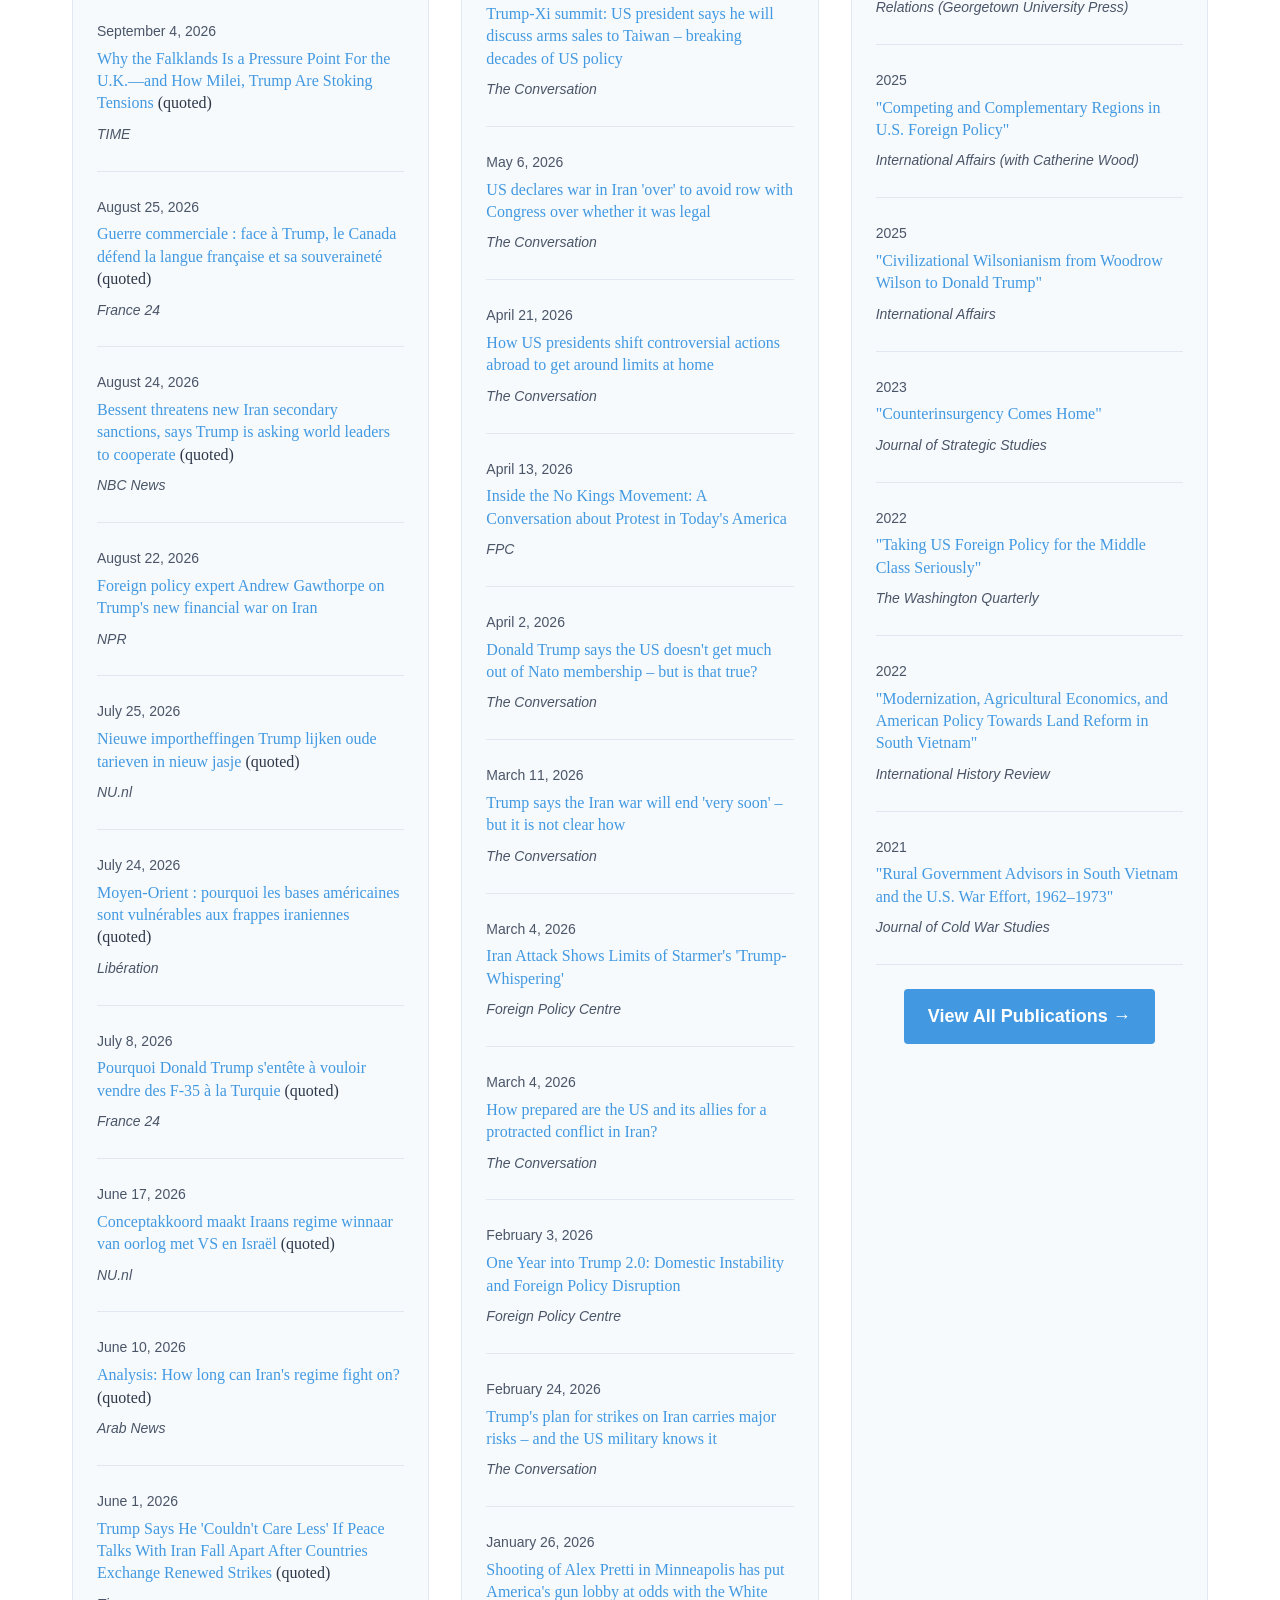
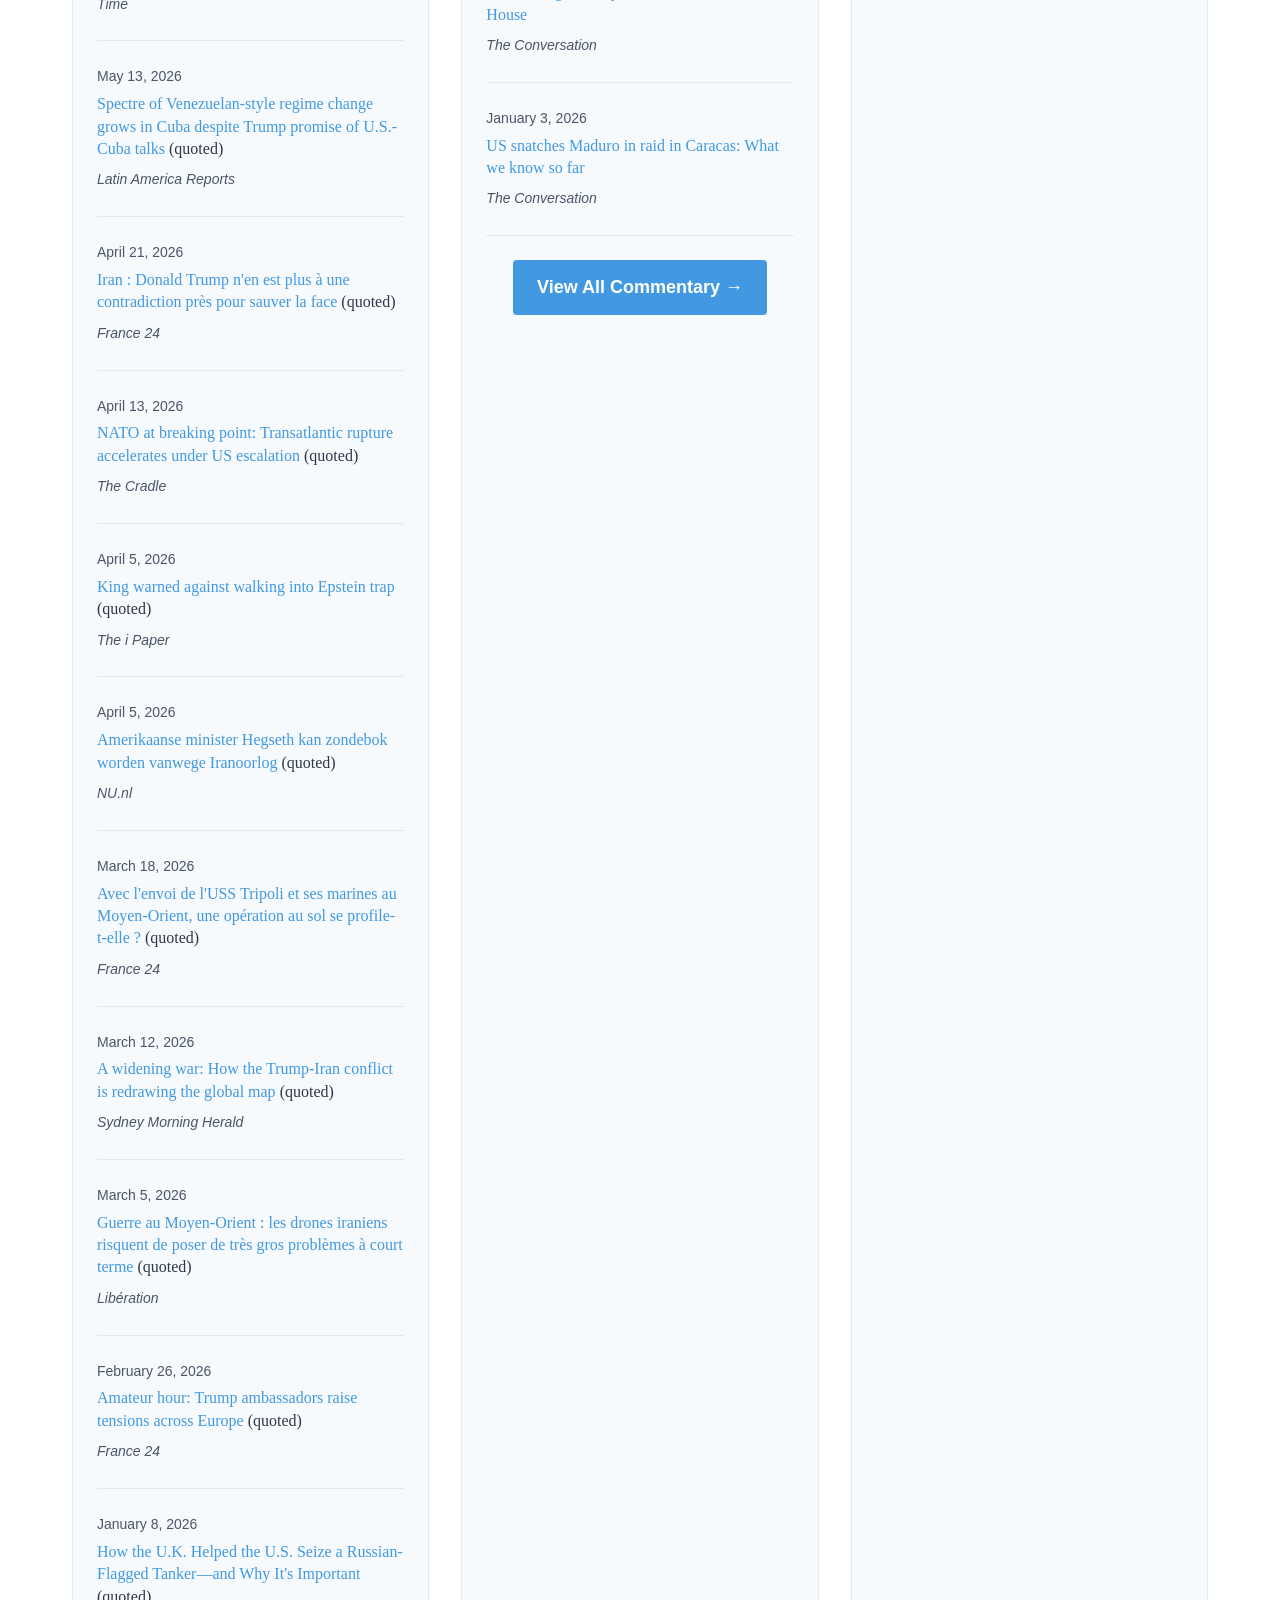
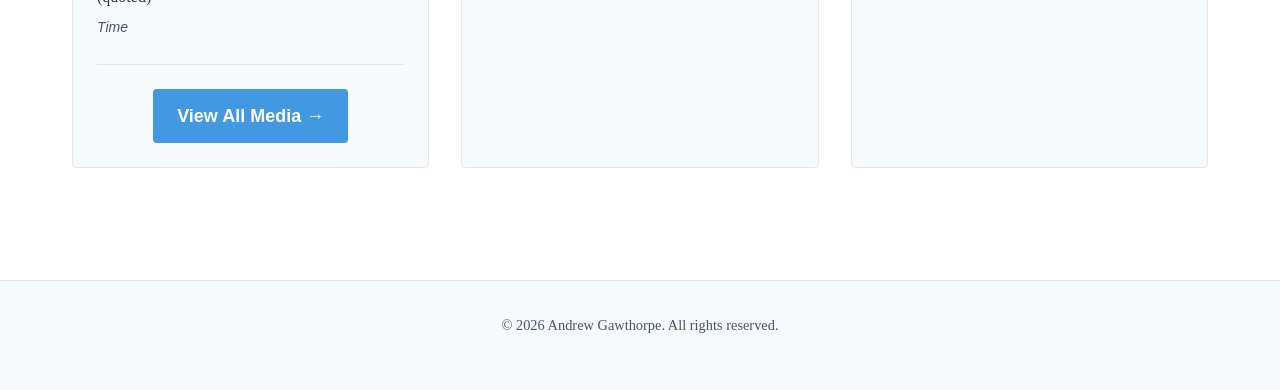
==== commit 3379fc21: "Add NU.nl article on Pike execution - Added October 7, 2026 article to Recent Media section  Co-Auth" ====
--- a/index.html
+++ b/index.html
@@ -44,6 +44,11 @@
                     <div class="feed-item-outlet">Trouw</div>
                 </div>
                 <div class="feed-item">
+                    <div class="feed-item-date">October 7, 2026</div>
+                    <div class="feed-item-title"><a href="https://www.nu.nl/buitenland/6412344/bij-executie-pike-kon-van-alles-misgaan-maar-dat-weten-amerikanen-al-lang.html" target="_blank">Bij executie Pike kon van alles misgaan, maar dat weten Amerikanen al lang</a> (quoted)</div>
+                    <div class="feed-item-outlet">NU.nl</div>
+                </div>
+                <div class="feed-item">
                     <div class="feed-item-date">September 23, 2026</div>
                     <div class="feed-item-title"><a href="https://www.france24.com/fr/europe/20260923-guerre-en-ukraine-quand-la-cia-entre-diplomatique-ratcliffe-zelensky-poutine-espion" target="_blank">War in Ukraine: When the CIA Enters the Diplomatic Ballet</a> (quoted)</div>
                     <div class="feed-item-outlet">France 24</div>
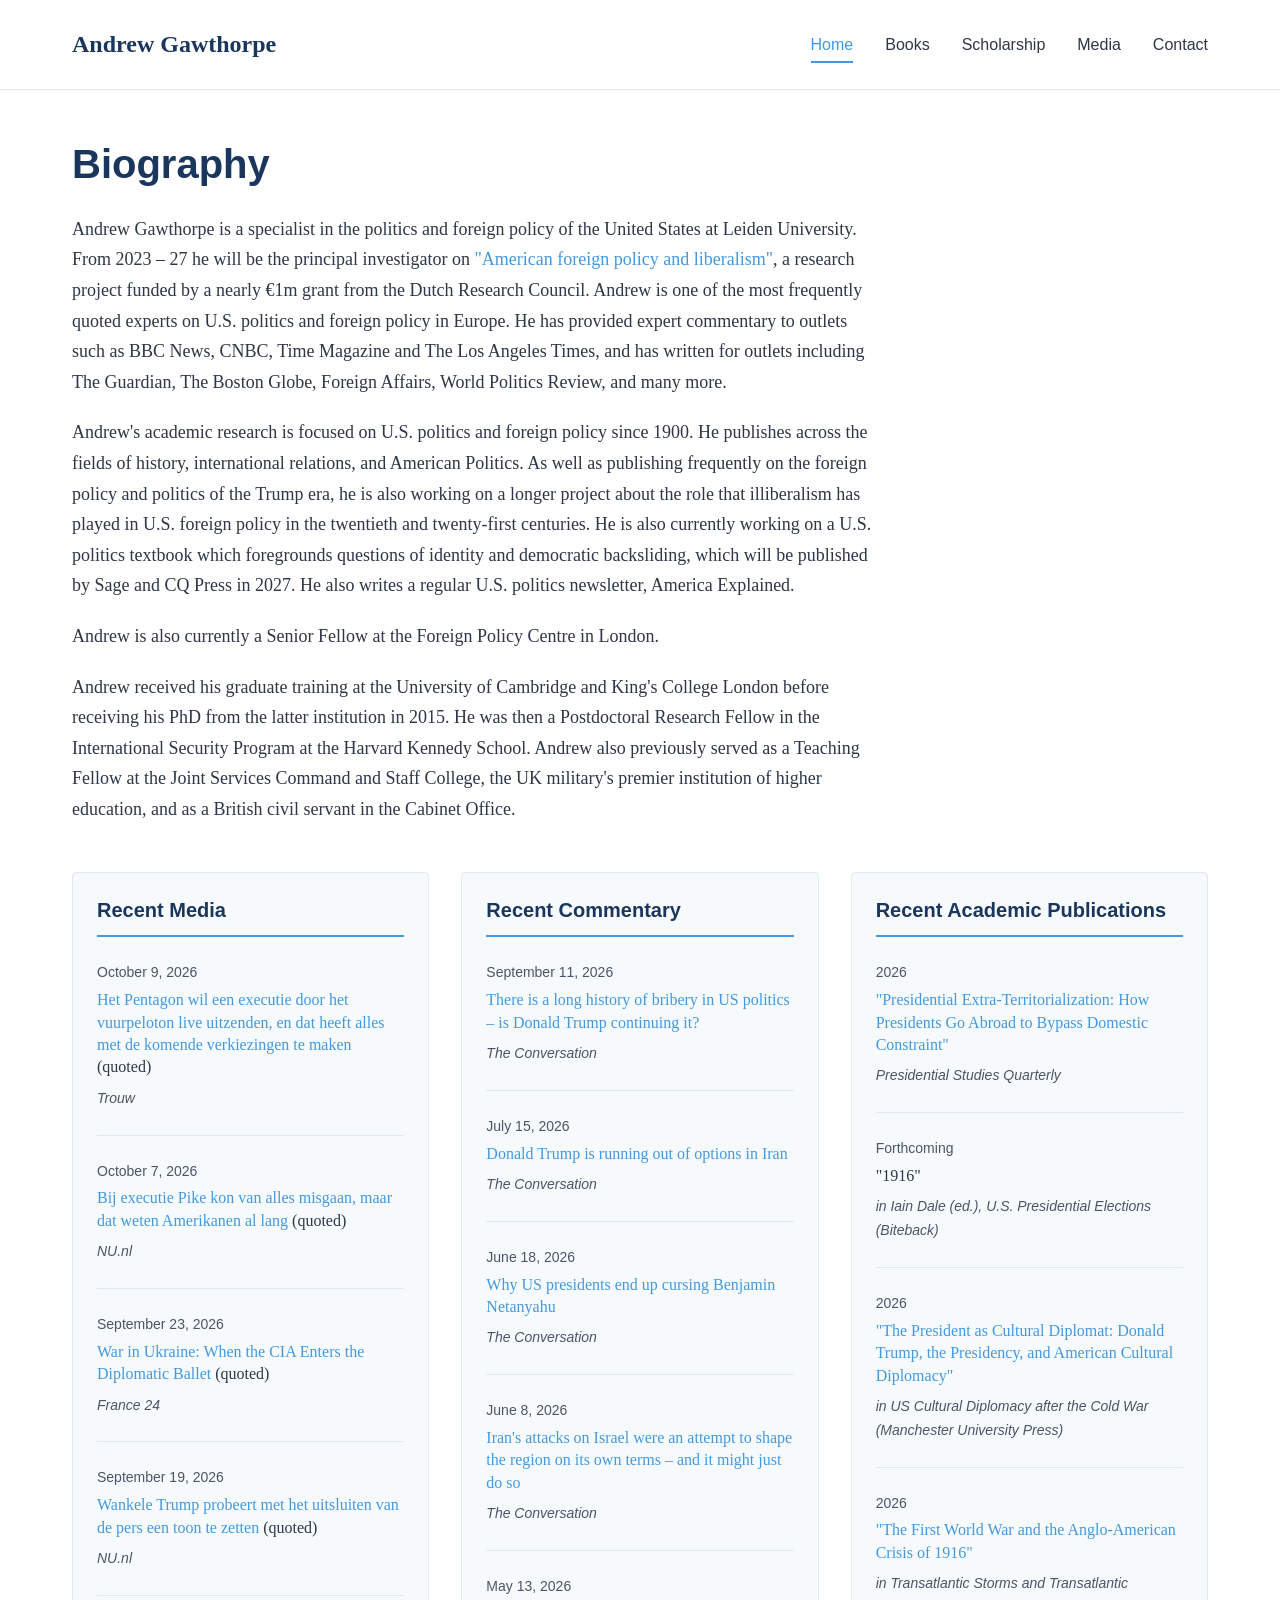
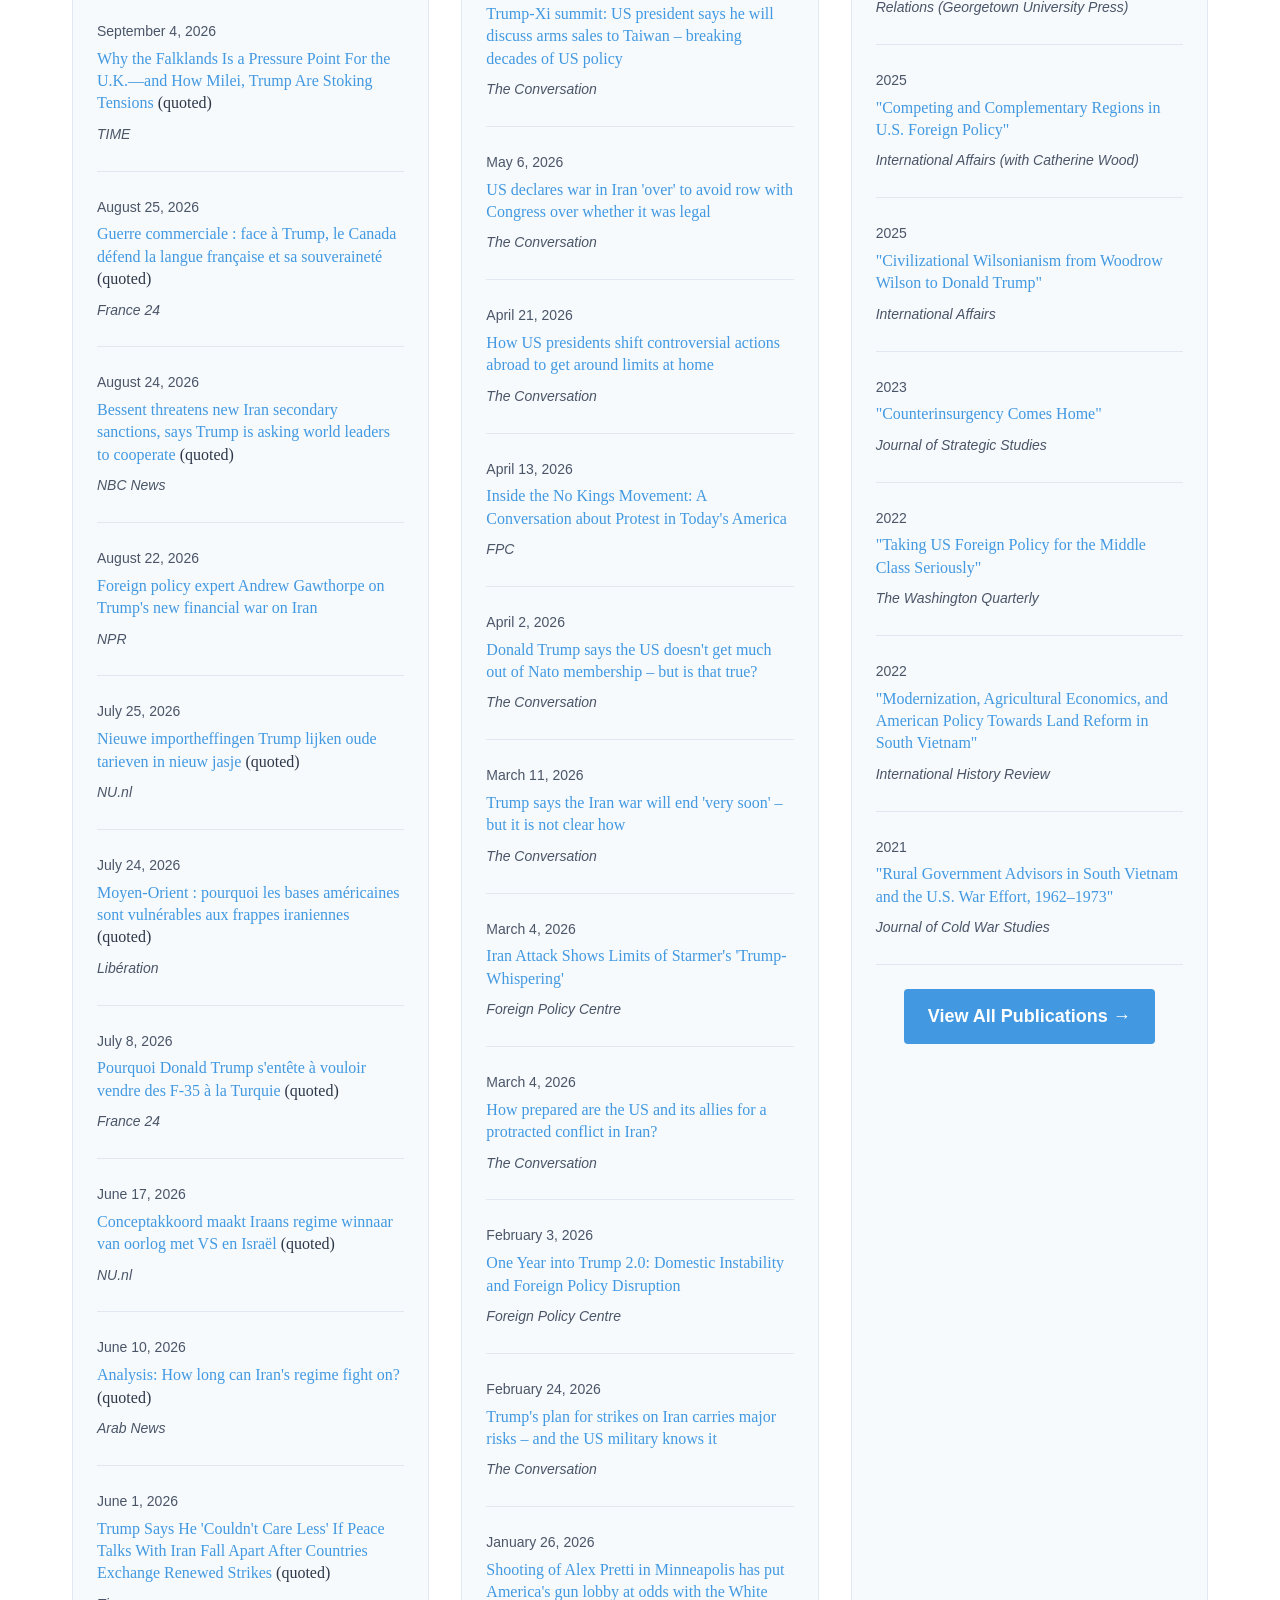
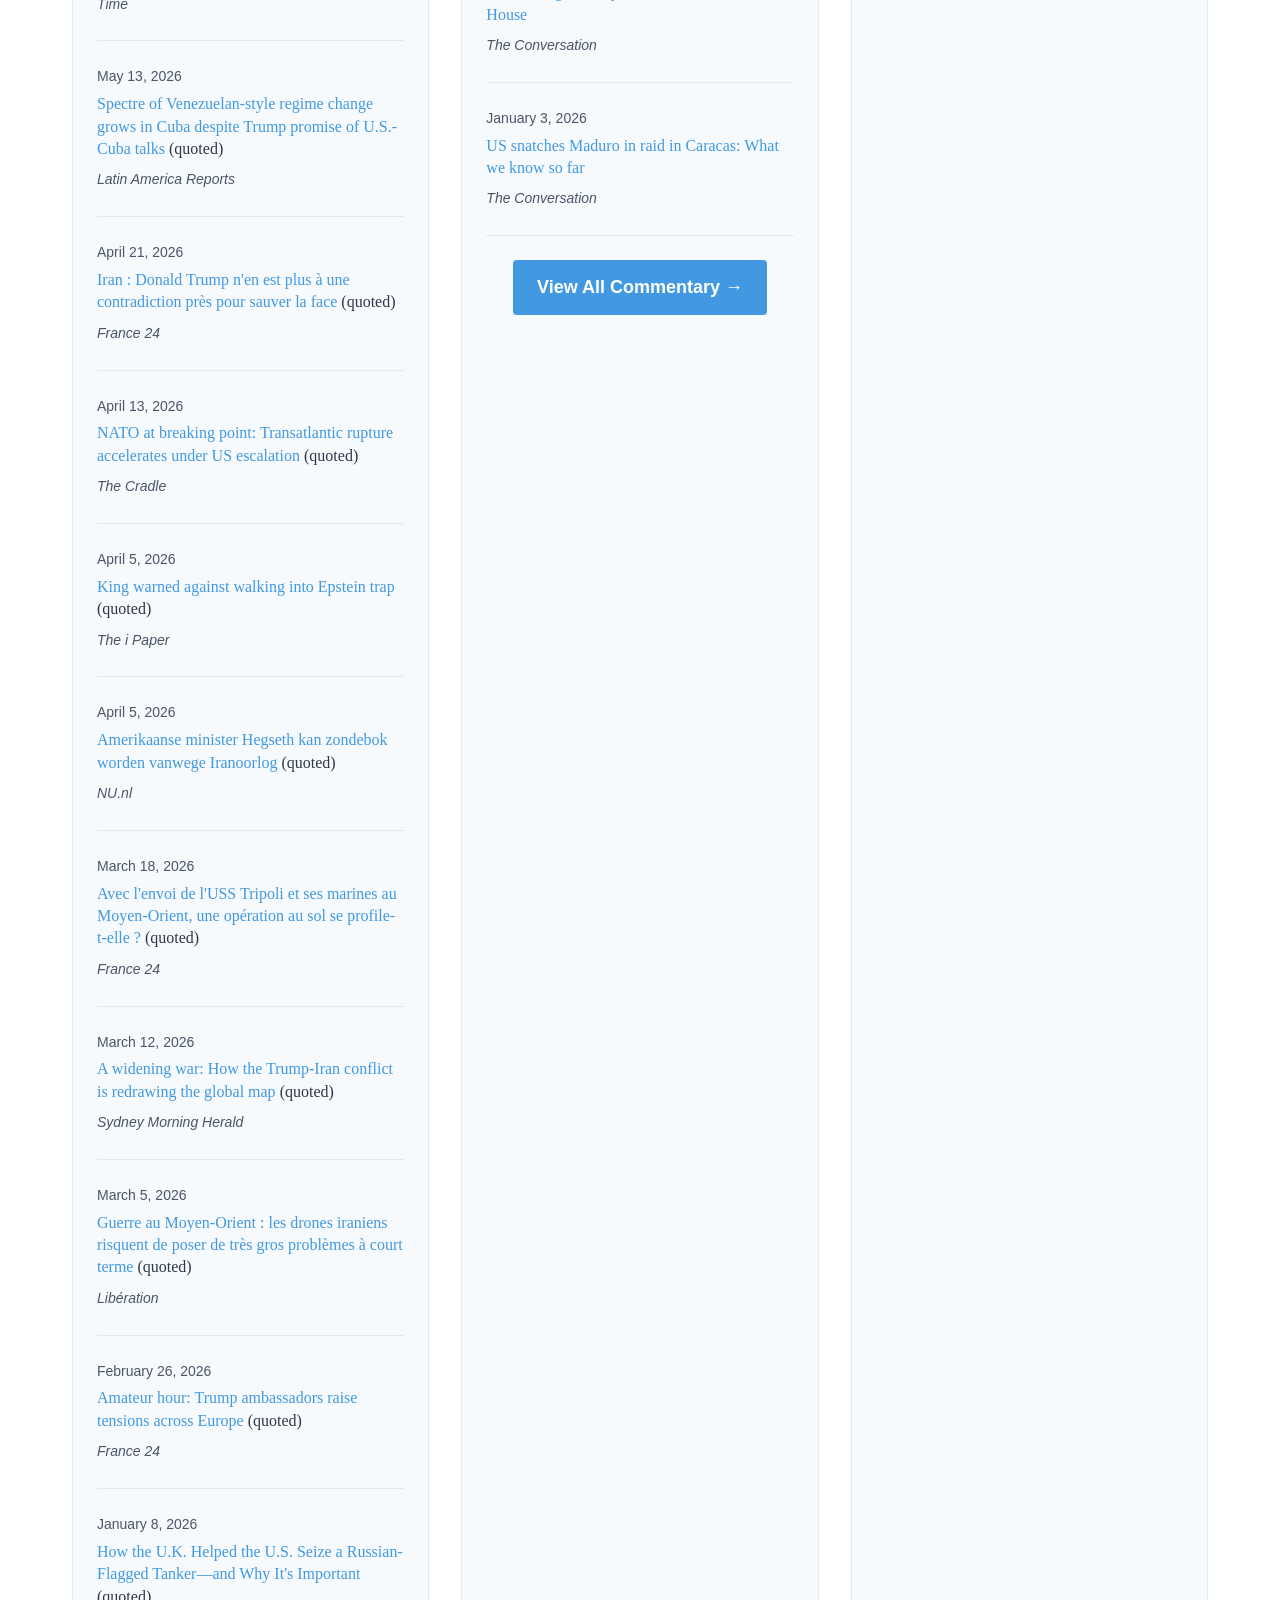
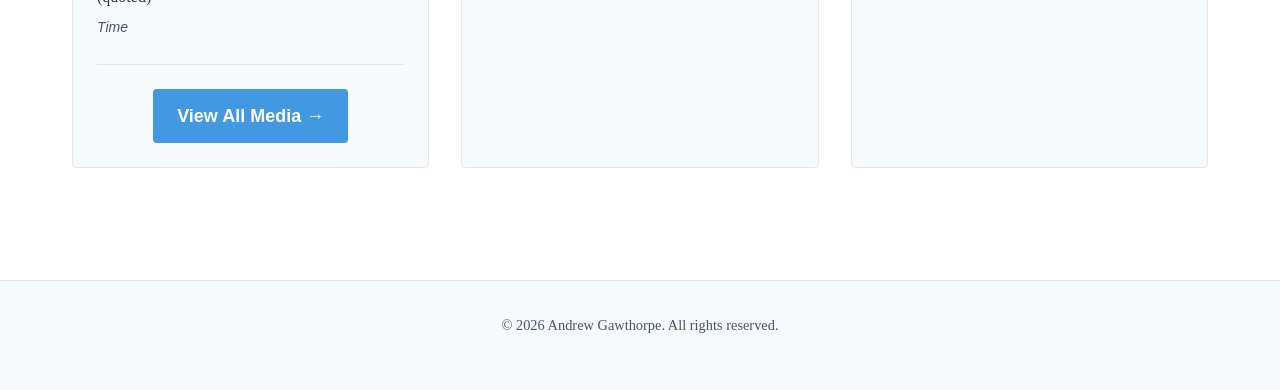
==== commit 648a32aa: "Link research project to USLIB website - Added link to uslib.org for "American foreign policy and li" ====
--- a/index.html
+++ b/index.html
@@ -26,7 +26,7 @@
         <div class="bio-section">
             <h1>Biography</h1>
 
-            <p>Andrew Gawthorpe is a specialist in the politics and foreign policy of the United States at Leiden University. From 2023 – 27 he will be the principal investigator on "American foreign policy and liberalism", a research project funded by a nearly €1m grant from the Dutch Research Council. Andrew is one of the most frequently quoted experts on U.S. politics and foreign policy in Europe. He has provided expert commentary to outlets such as BBC News, CNBC, Time Magazine and The Los Angeles Times, and has written for outlets including The Guardian, The Boston Globe, Foreign Affairs, World Politics Review, and many more.</p>
+            <p>Andrew Gawthorpe is a specialist in the politics and foreign policy of the United States at Leiden University. From 2023 – 27 he will be the principal investigator on <a href="https://uslib.org" target="_blank">"American foreign policy and liberalism"</a>, a research project funded by a nearly €1m grant from the Dutch Research Council. Andrew is one of the most frequently quoted experts on U.S. politics and foreign policy in Europe. He has provided expert commentary to outlets such as BBC News, CNBC, Time Magazine and The Los Angeles Times, and has written for outlets including The Guardian, The Boston Globe, Foreign Affairs, World Politics Review, and many more.</p>
 
             <p>Andrew's academic research is focused on U.S. politics and foreign policy since 1900. He publishes across the fields of history, international relations, and American Politics. As well as publishing frequently on the foreign policy and politics of the Trump era, he is also working on a longer project about the role that illiberalism has played in U.S. foreign policy in the twentieth and twenty-first centuries. He is also currently working on a U.S. politics textbook which foregrounds questions of identity and democratic backsliding, which will be published by Sage and CQ Press in 2027. He also writes a regular U.S. politics newsletter, America Explained.</p>
 
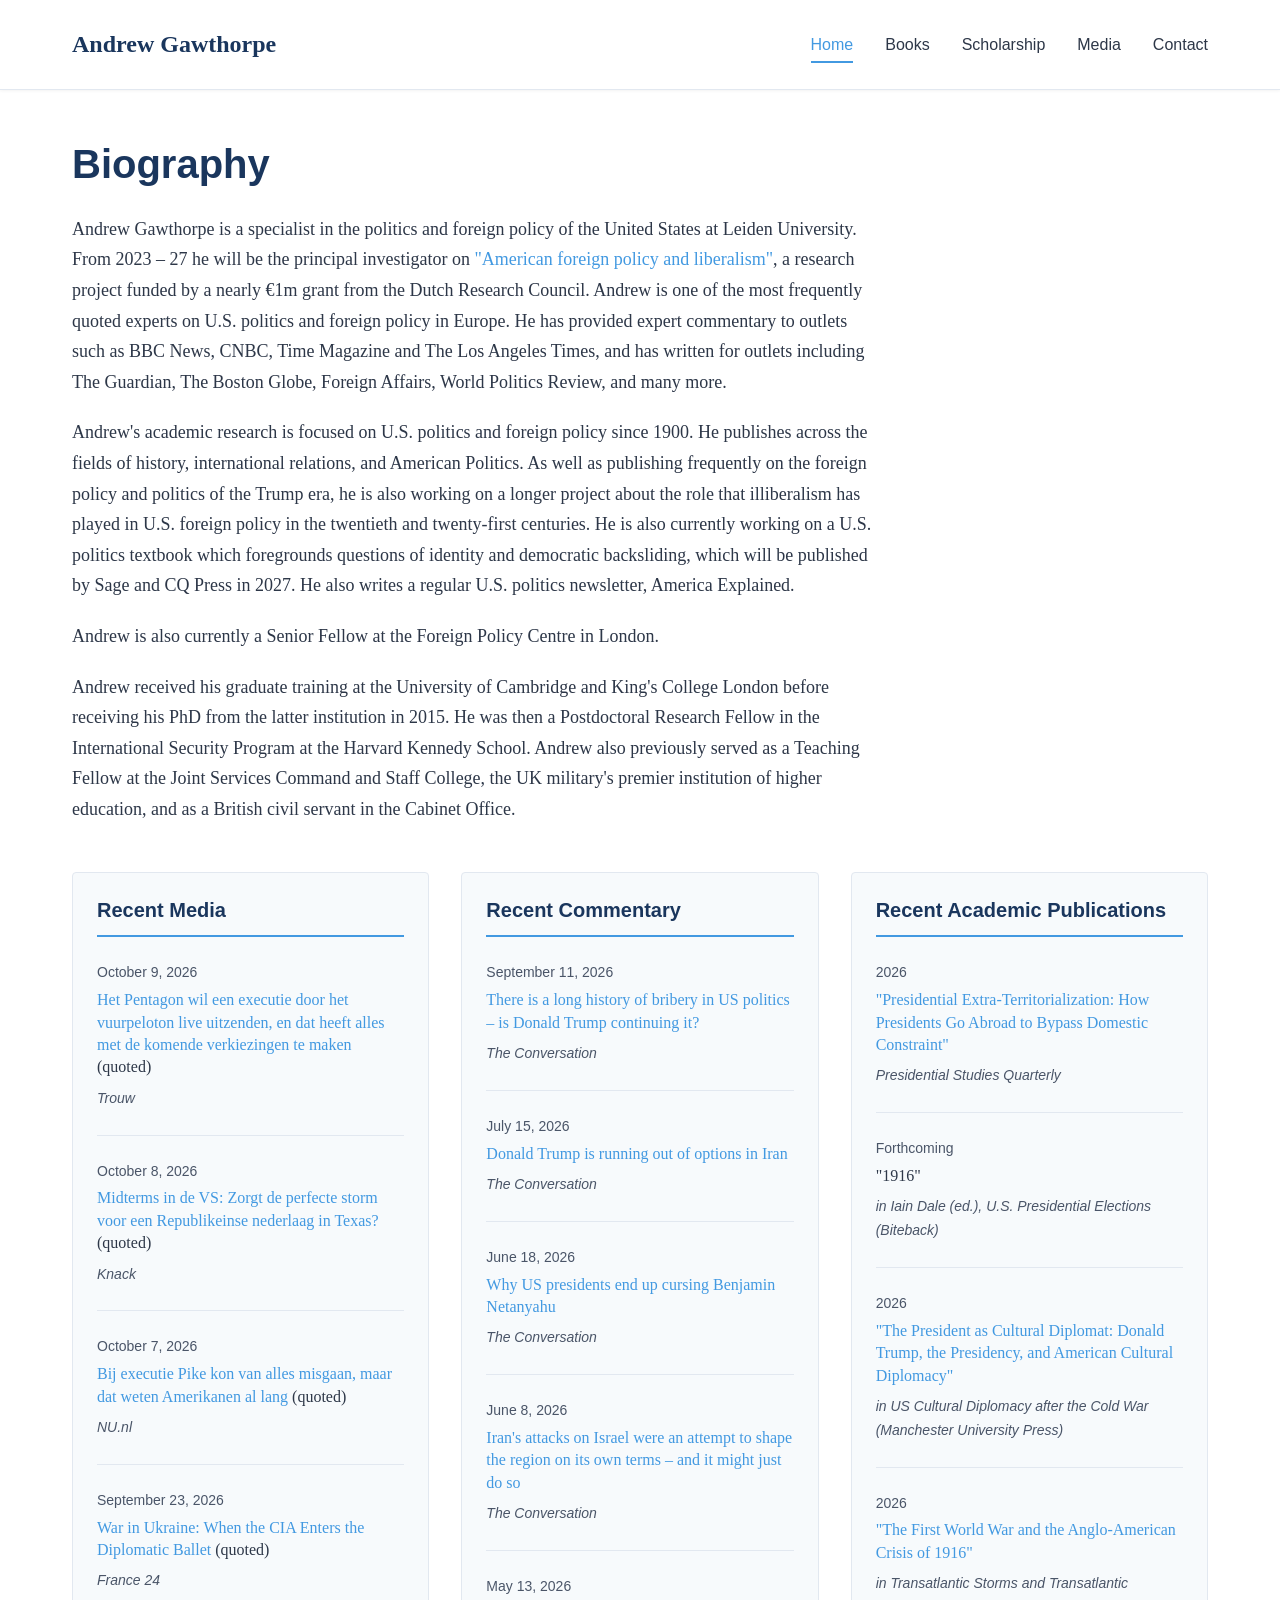
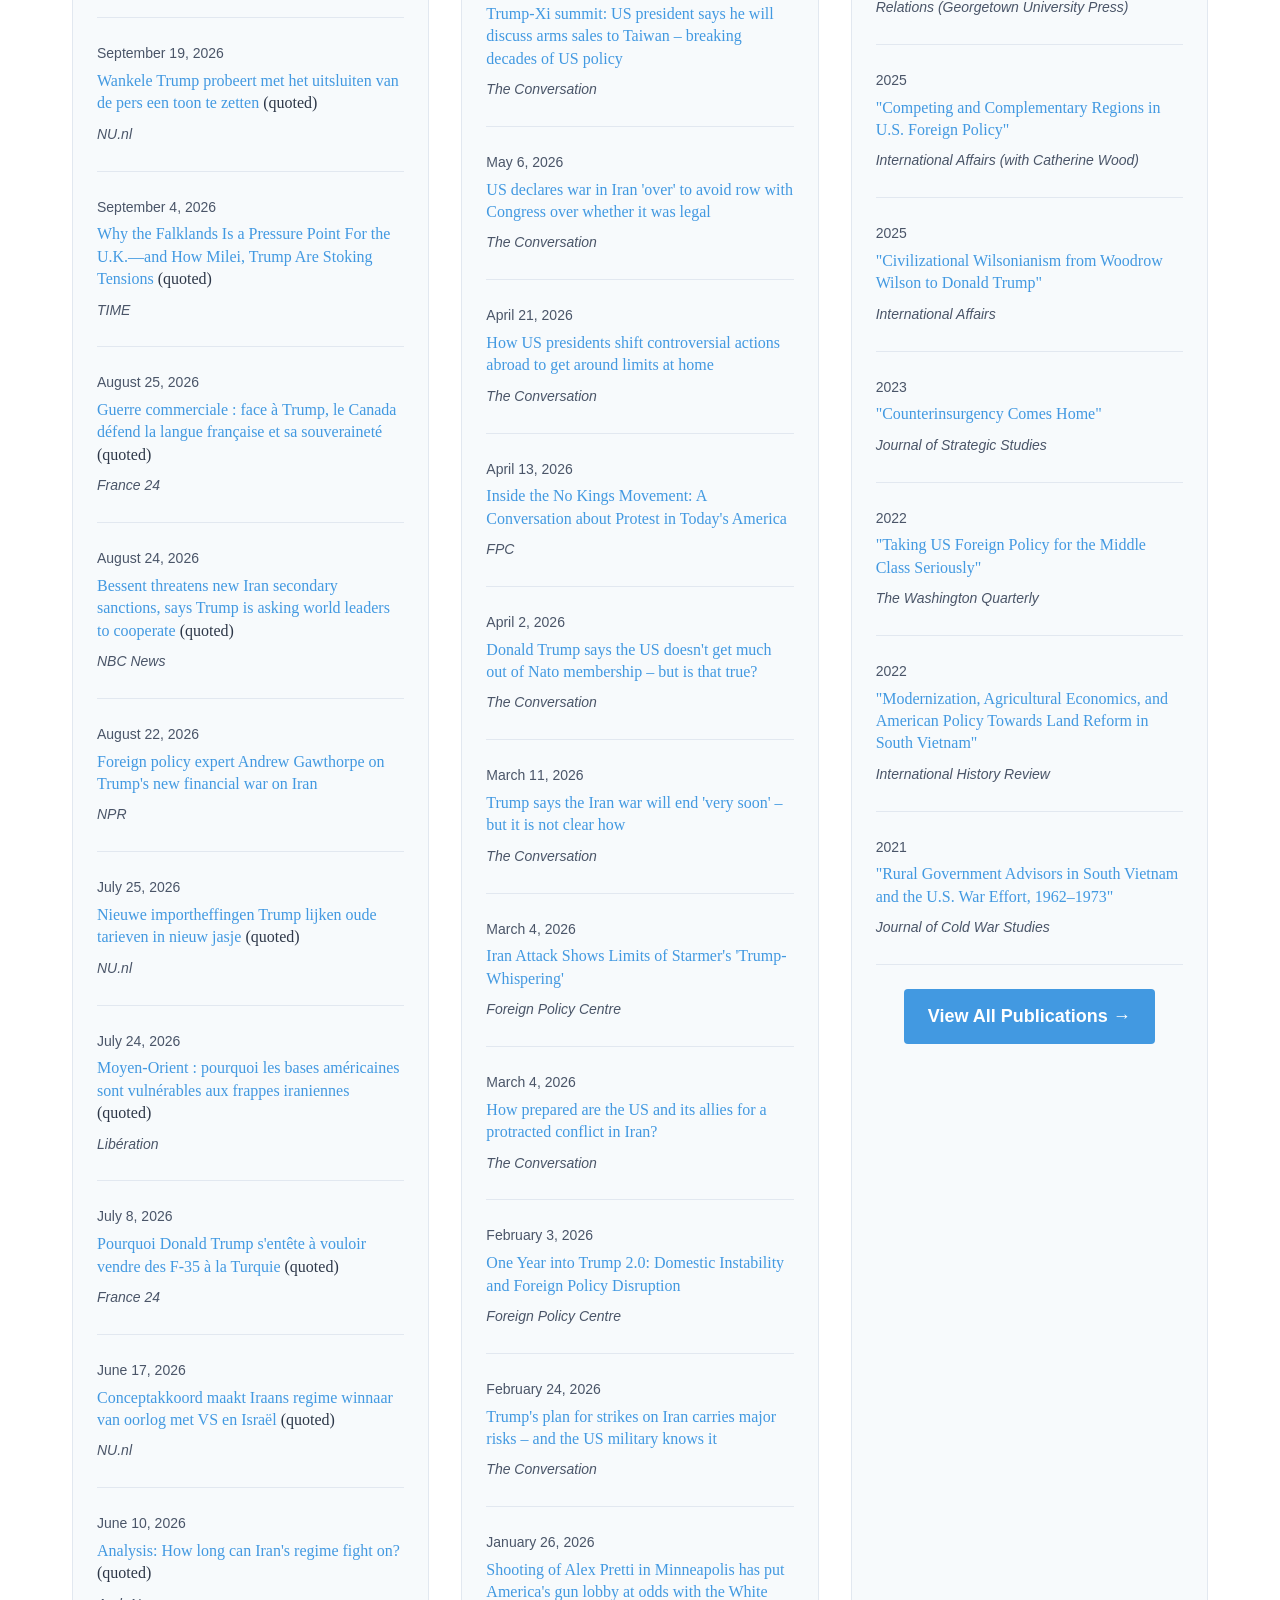
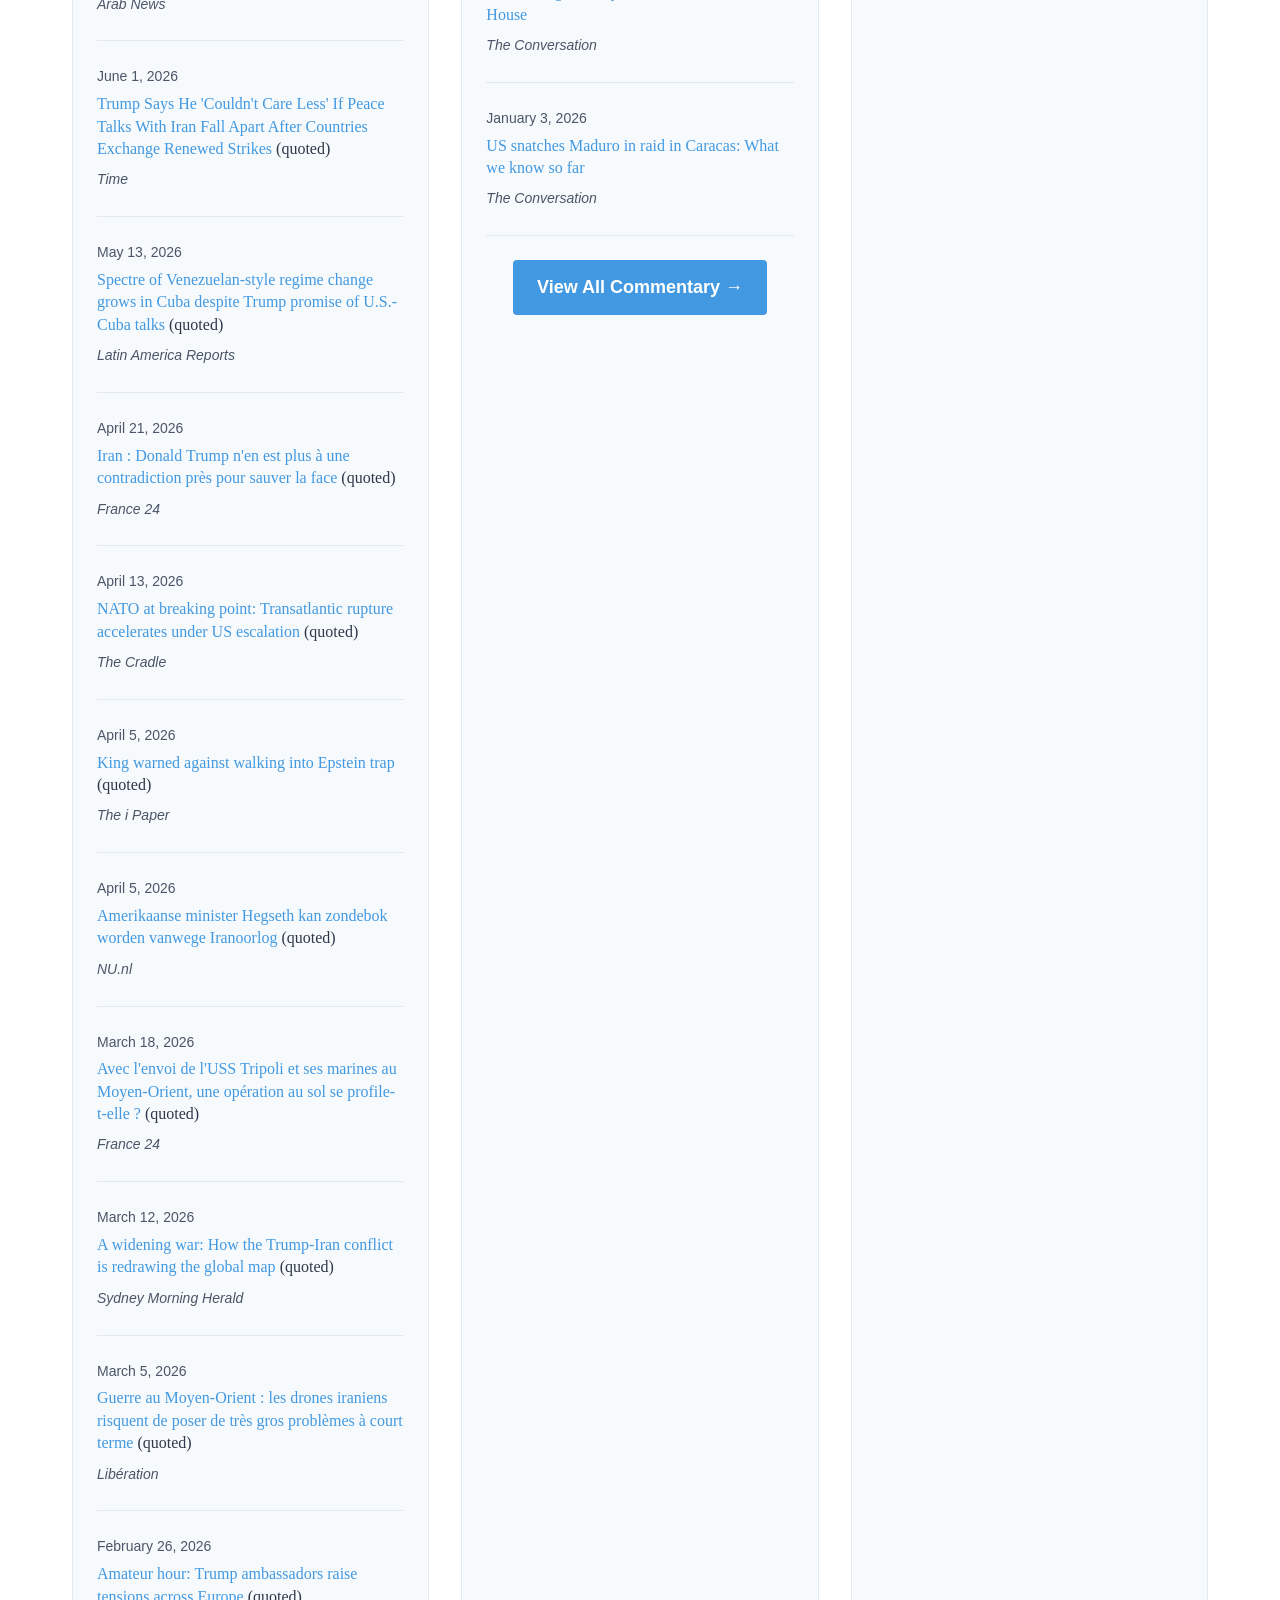
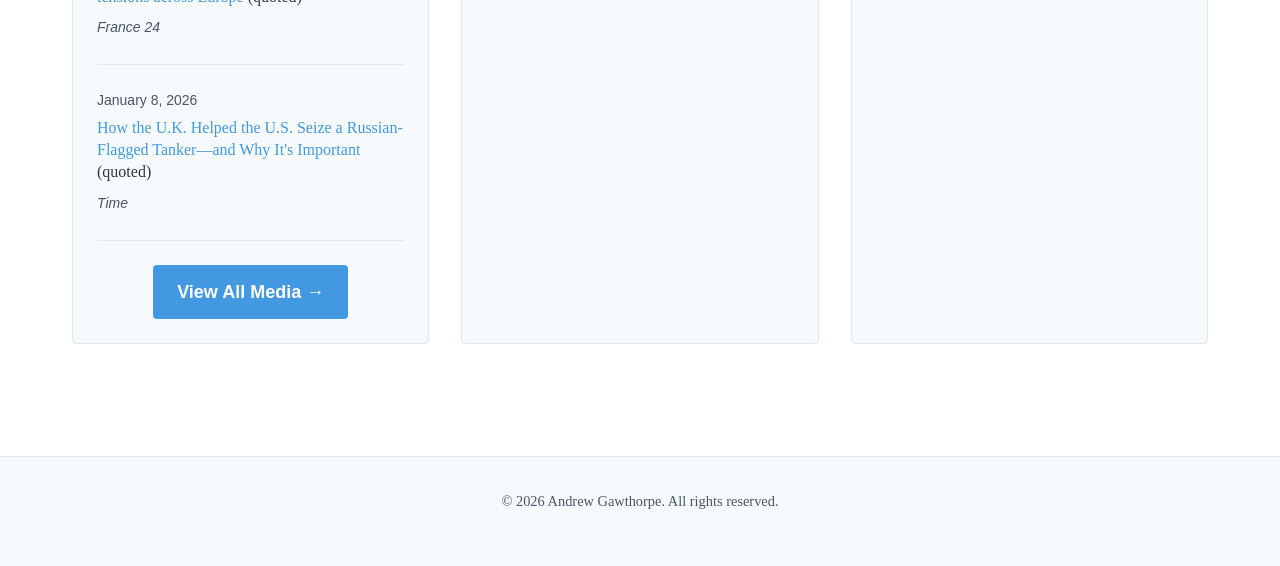
==== commit f1782c0c: "Add Knack article on Texas midterms - Added October 8, 2026 article to Recent Media section  Co-Auth" ====
--- a/index.html
+++ b/index.html
@@ -44,6 +44,11 @@
                     <div class="feed-item-outlet">Trouw</div>
                 </div>
                 <div class="feed-item">
+                    <div class="feed-item-date">October 8, 2026</div>
+                    <div class="feed-item-title"><a href="https://www.knack.be/nieuws/wereld/midterms-in-de-vs-zorgt-de-perfecte-storm-voor-een-republikeinse-nederlaag-in-texas/" target="_blank">Midterms in de VS: Zorgt de perfecte storm voor een Republikeinse nederlaag in Texas?</a> (quoted)</div>
+                    <div class="feed-item-outlet">Knack</div>
+                </div>
+                <div class="feed-item">
                     <div class="feed-item-date">October 7, 2026</div>
                     <div class="feed-item-title"><a href="https://www.nu.nl/buitenland/6412344/bij-executie-pike-kon-van-alles-misgaan-maar-dat-weten-amerikanen-al-lang.html" target="_blank">Bij executie Pike kon van alles misgaan, maar dat weten Amerikanen al lang</a> (quoted)</div>
                     <div class="feed-item-outlet">NU.nl</div>
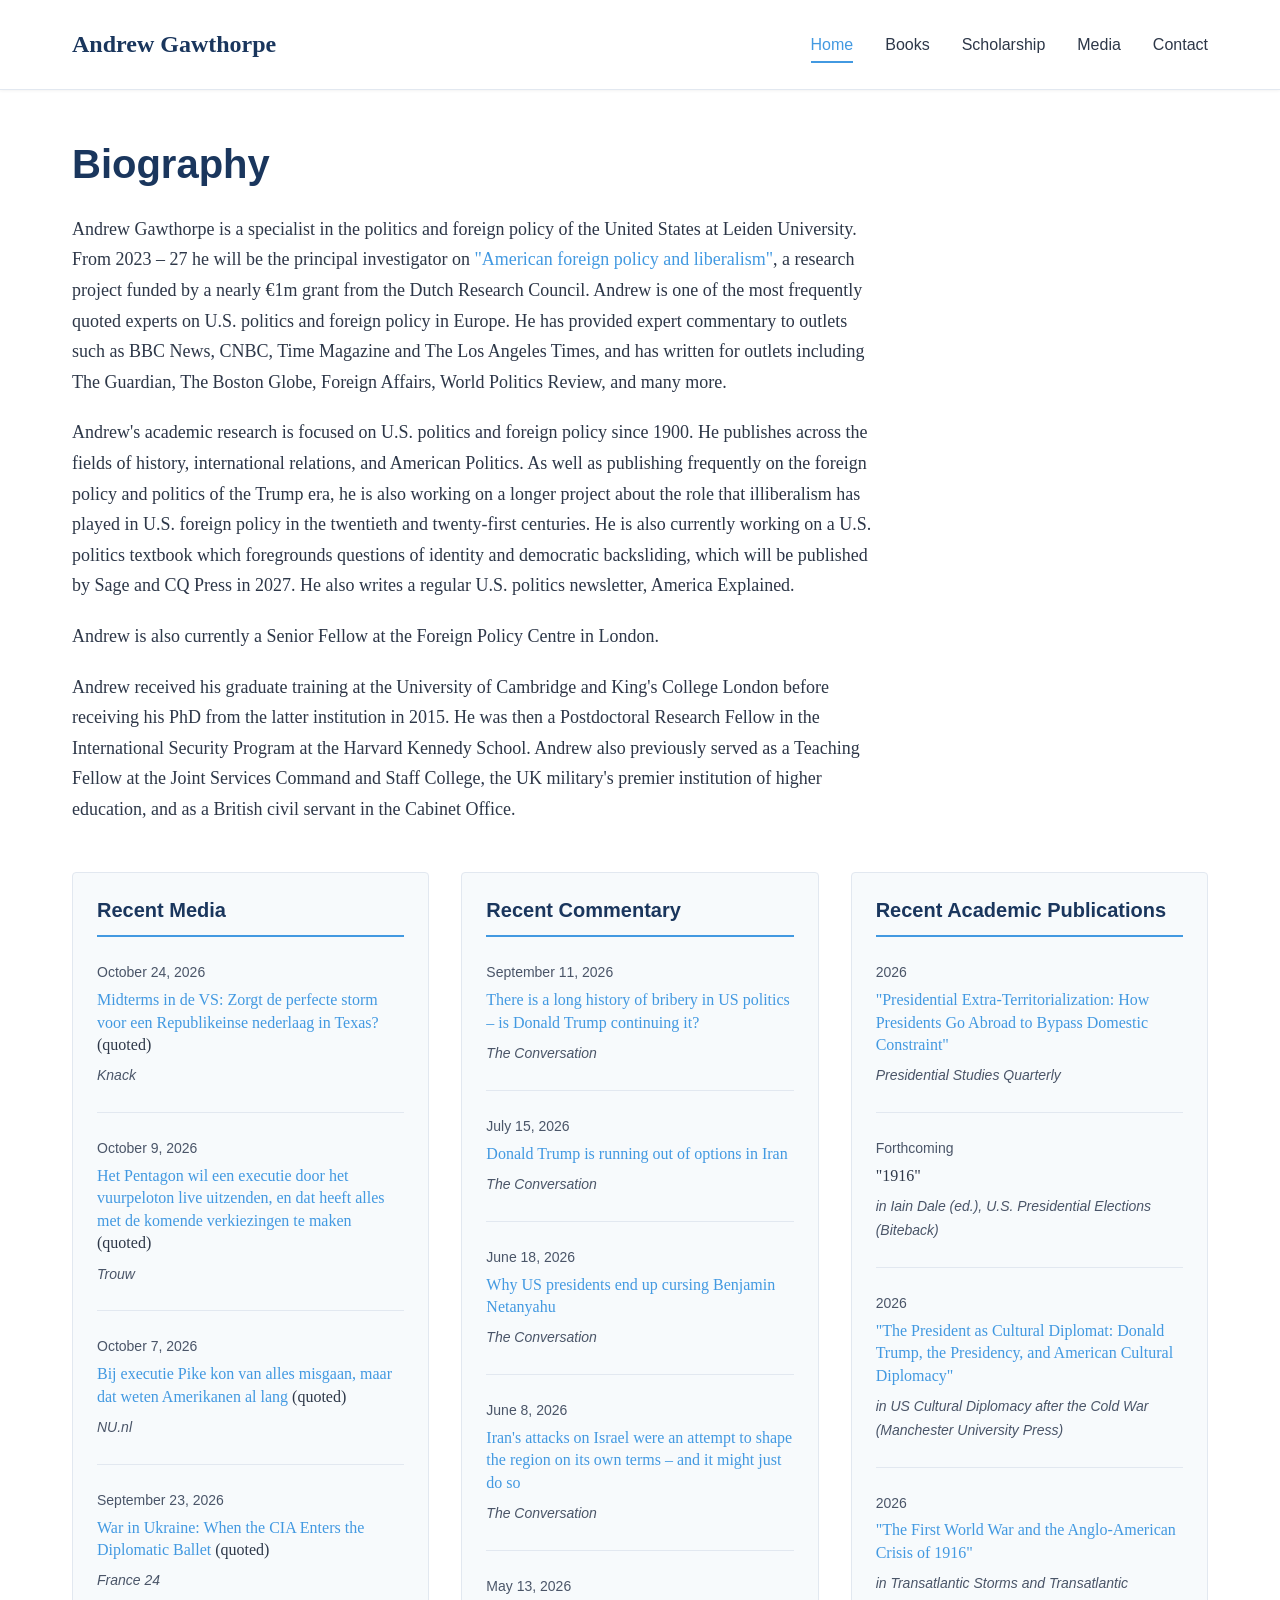
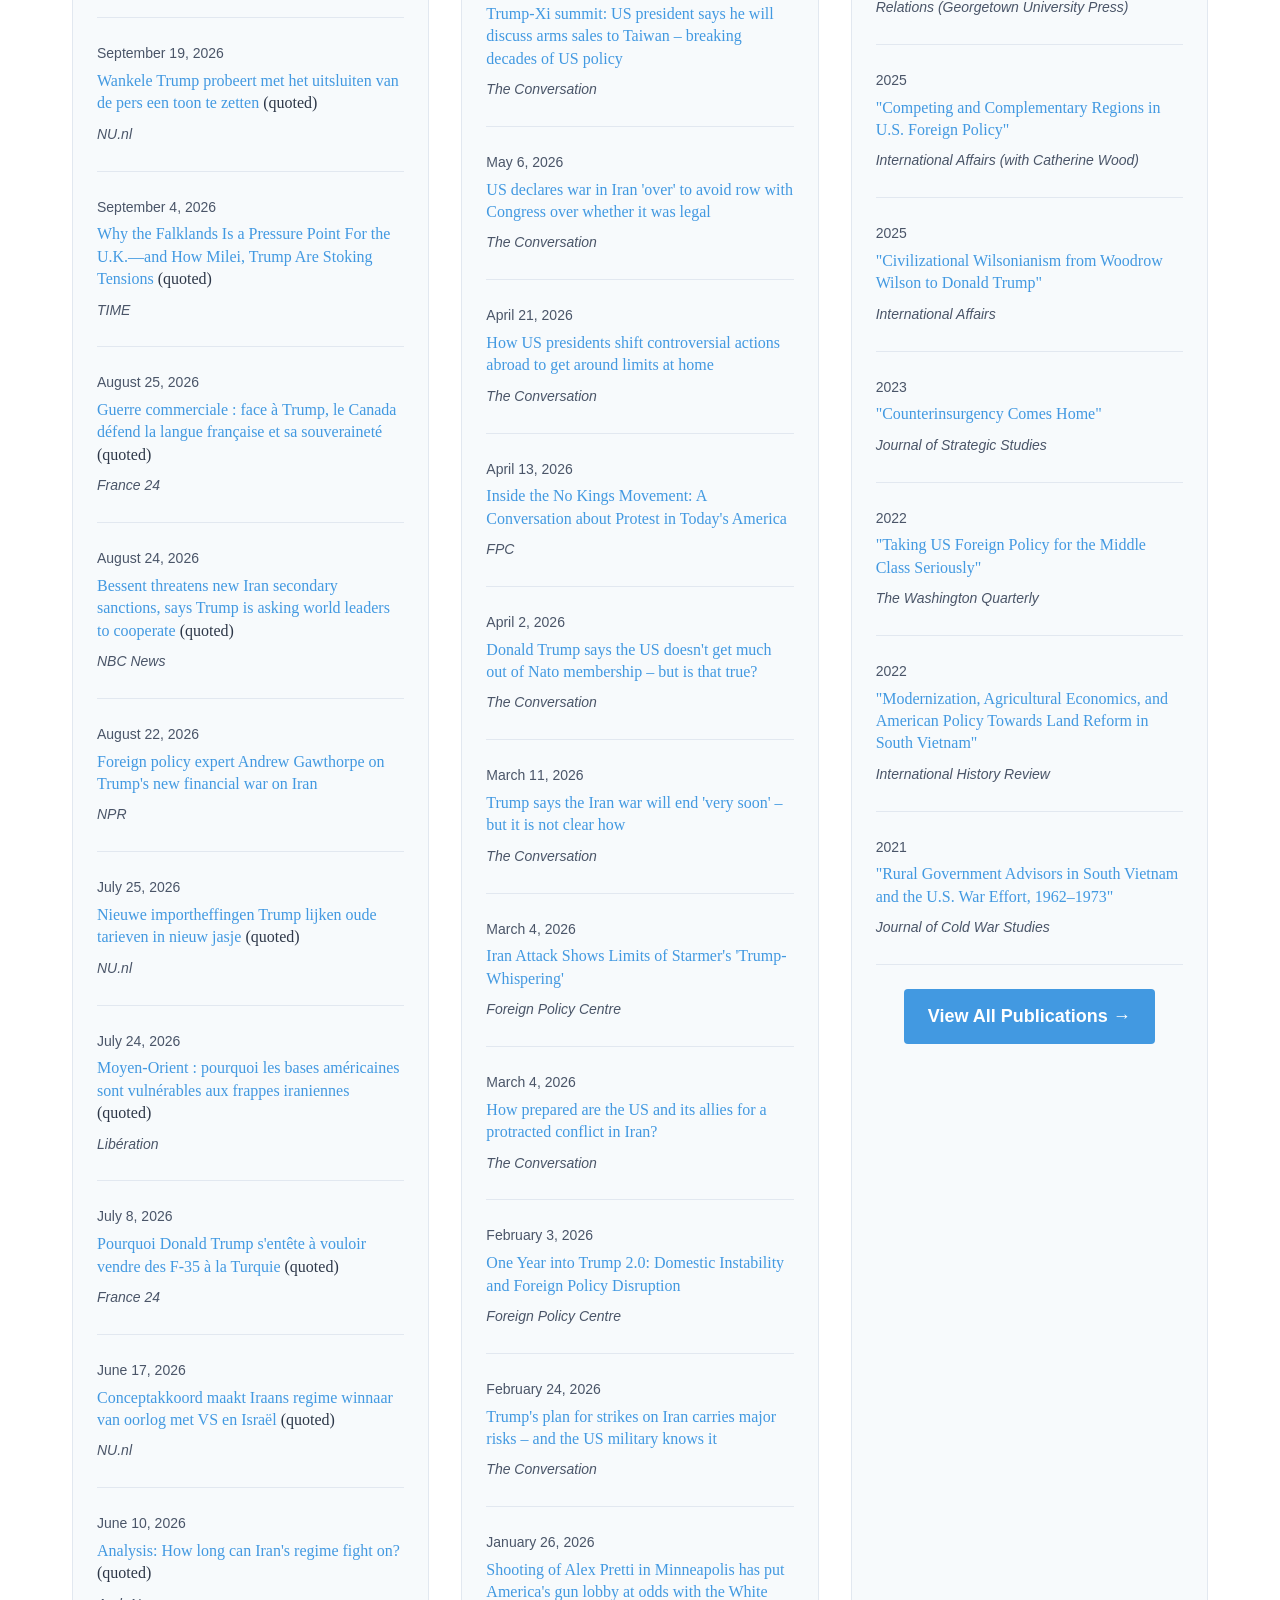
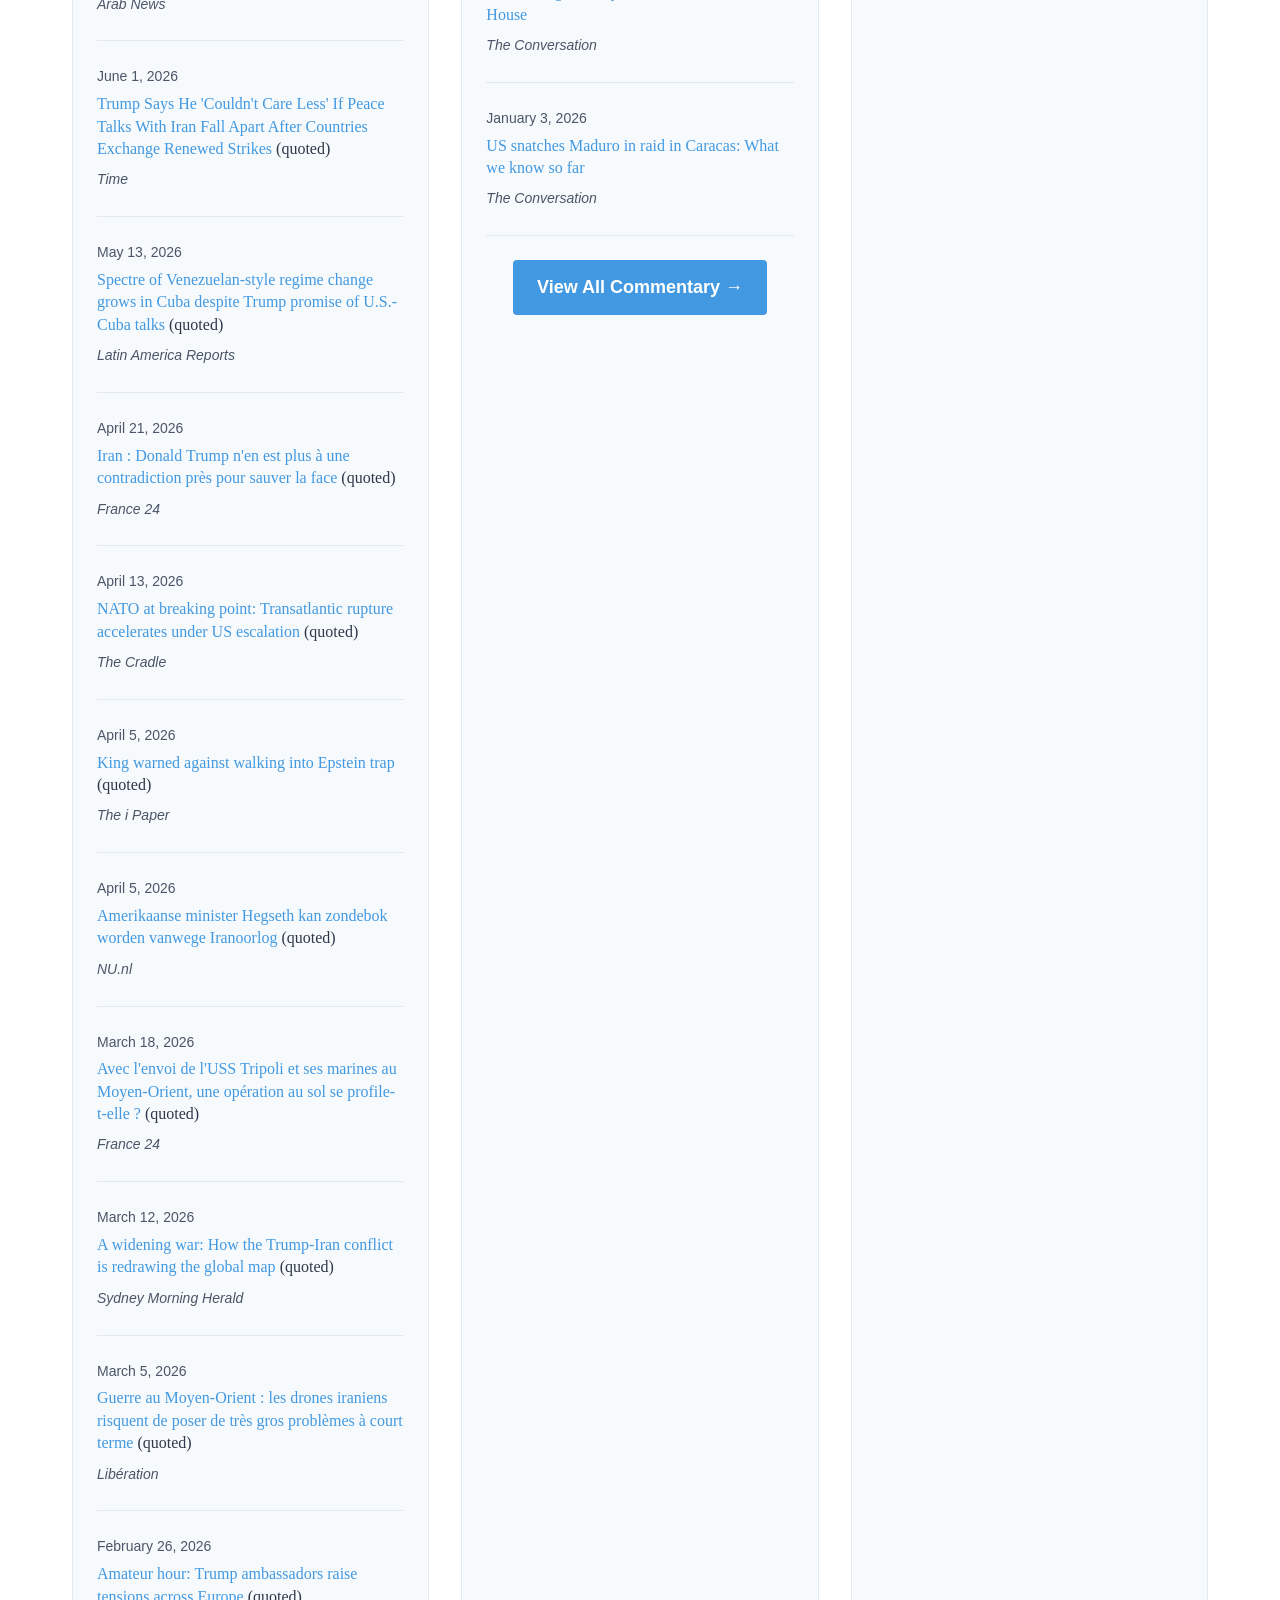
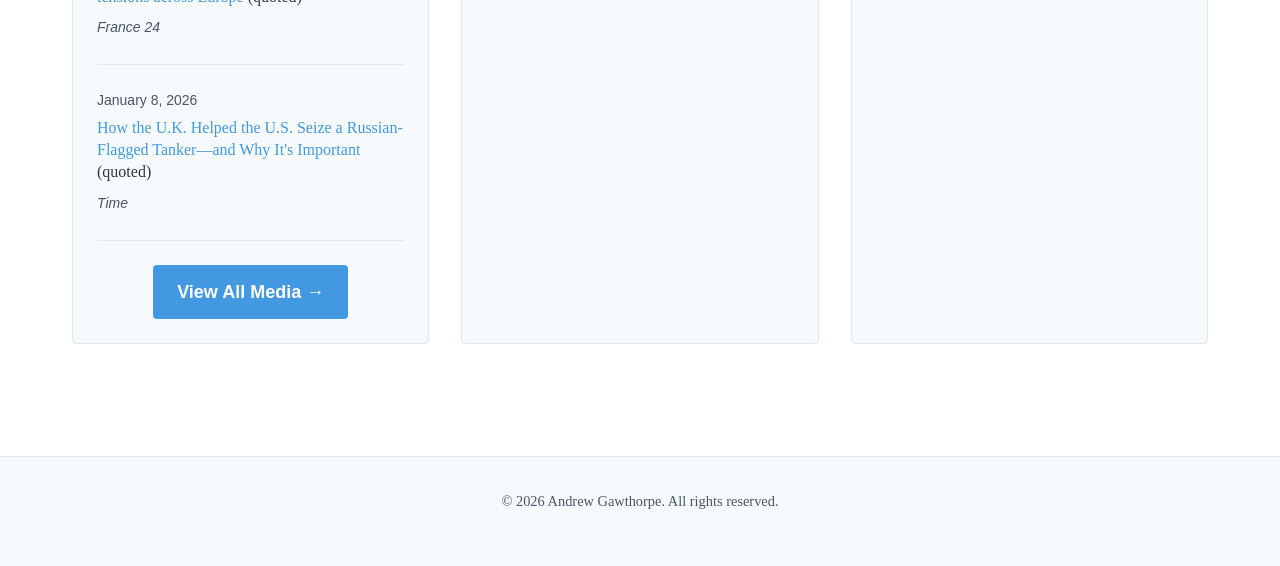
==== commit acf49a2f: "Fix date for Knack article and move to top - Corrected date to October 24, 2026 - Moved to top as mo" ====
--- a/index.html
+++ b/index.html
@@ -39,14 +39,14 @@
             <div class="feed-column">
                 <h2>Recent Media</h2>
                 <div class="feed-item">
+                    <div class="feed-item-date">October 24, 2026</div>
+                    <div class="feed-item-title"><a href="https://www.knack.be/nieuws/wereld/midterms-in-de-vs-zorgt-de-perfecte-storm-voor-een-republikeinse-nederlaag-in-texas/" target="_blank">Midterms in de VS: Zorgt de perfecte storm voor een Republikeinse nederlaag in Texas?</a> (quoted)</div>
+                    <div class="feed-item-outlet">Knack</div>
+                </div>
+                <div class="feed-item">
                     <div class="feed-item-date">October 9, 2026</div>
                     <div class="feed-item-title"><a href="https://www.trouw.nl/buitenland/het-pentagon-wil-een-executie-door-het-vuurpeloton-live-uitzenden-en-dat-heeft-alles-met-de-komende-verkiezingen-te-maken~bbc0741b/" target="_blank">Het Pentagon wil een executie door het vuurpeloton live uitzenden, en dat heeft alles met de komende verkiezingen te maken</a> (quoted)</div>
                     <div class="feed-item-outlet">Trouw</div>
-                </div>
-                <div class="feed-item">
-                    <div class="feed-item-date">October 8, 2026</div>
-                    <div class="feed-item-title"><a href="https://www.knack.be/nieuws/wereld/midterms-in-de-vs-zorgt-de-perfecte-storm-voor-een-republikeinse-nederlaag-in-texas/" target="_blank">Midterms in de VS: Zorgt de perfecte storm voor een Republikeinse nederlaag in Texas?</a> (quoted)</div>
-                    <div class="feed-item-outlet">Knack</div>
                 </div>
                 <div class="feed-item">
                     <div class="feed-item-date">October 7, 2026</div>
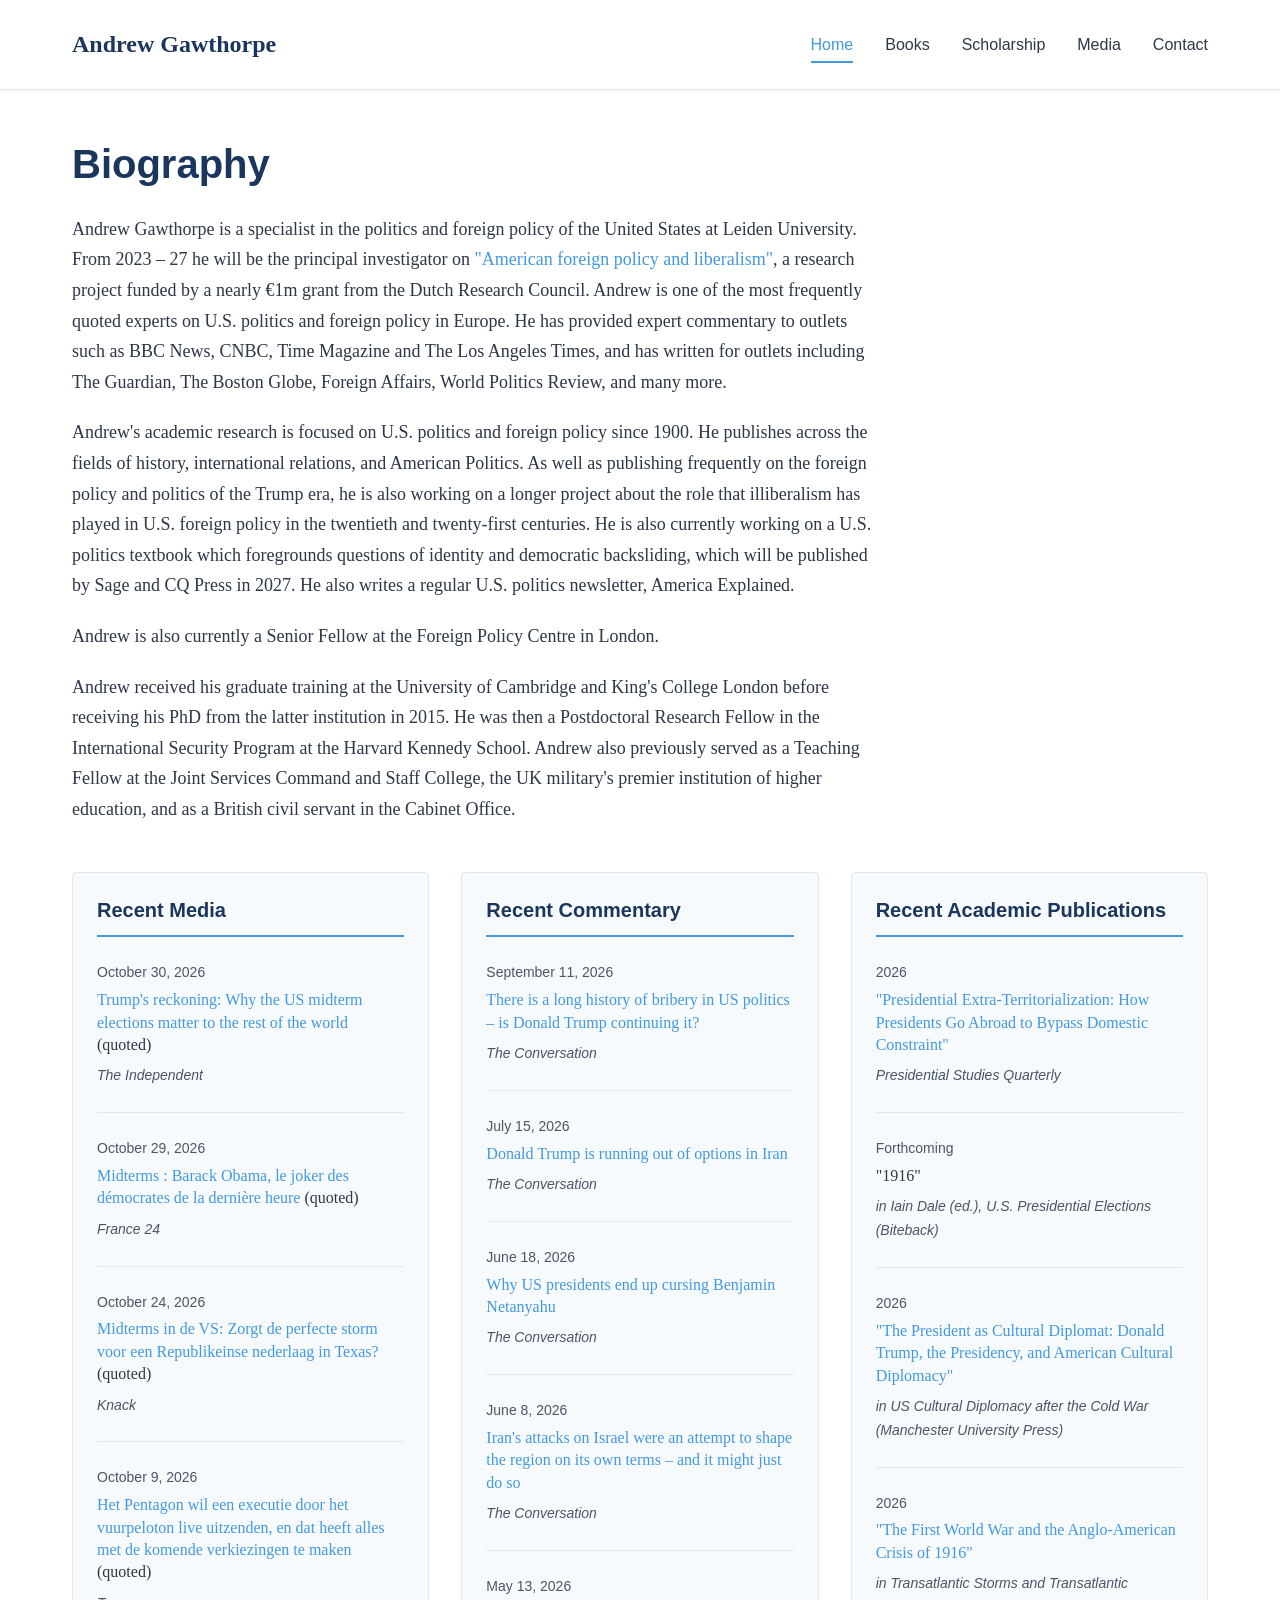
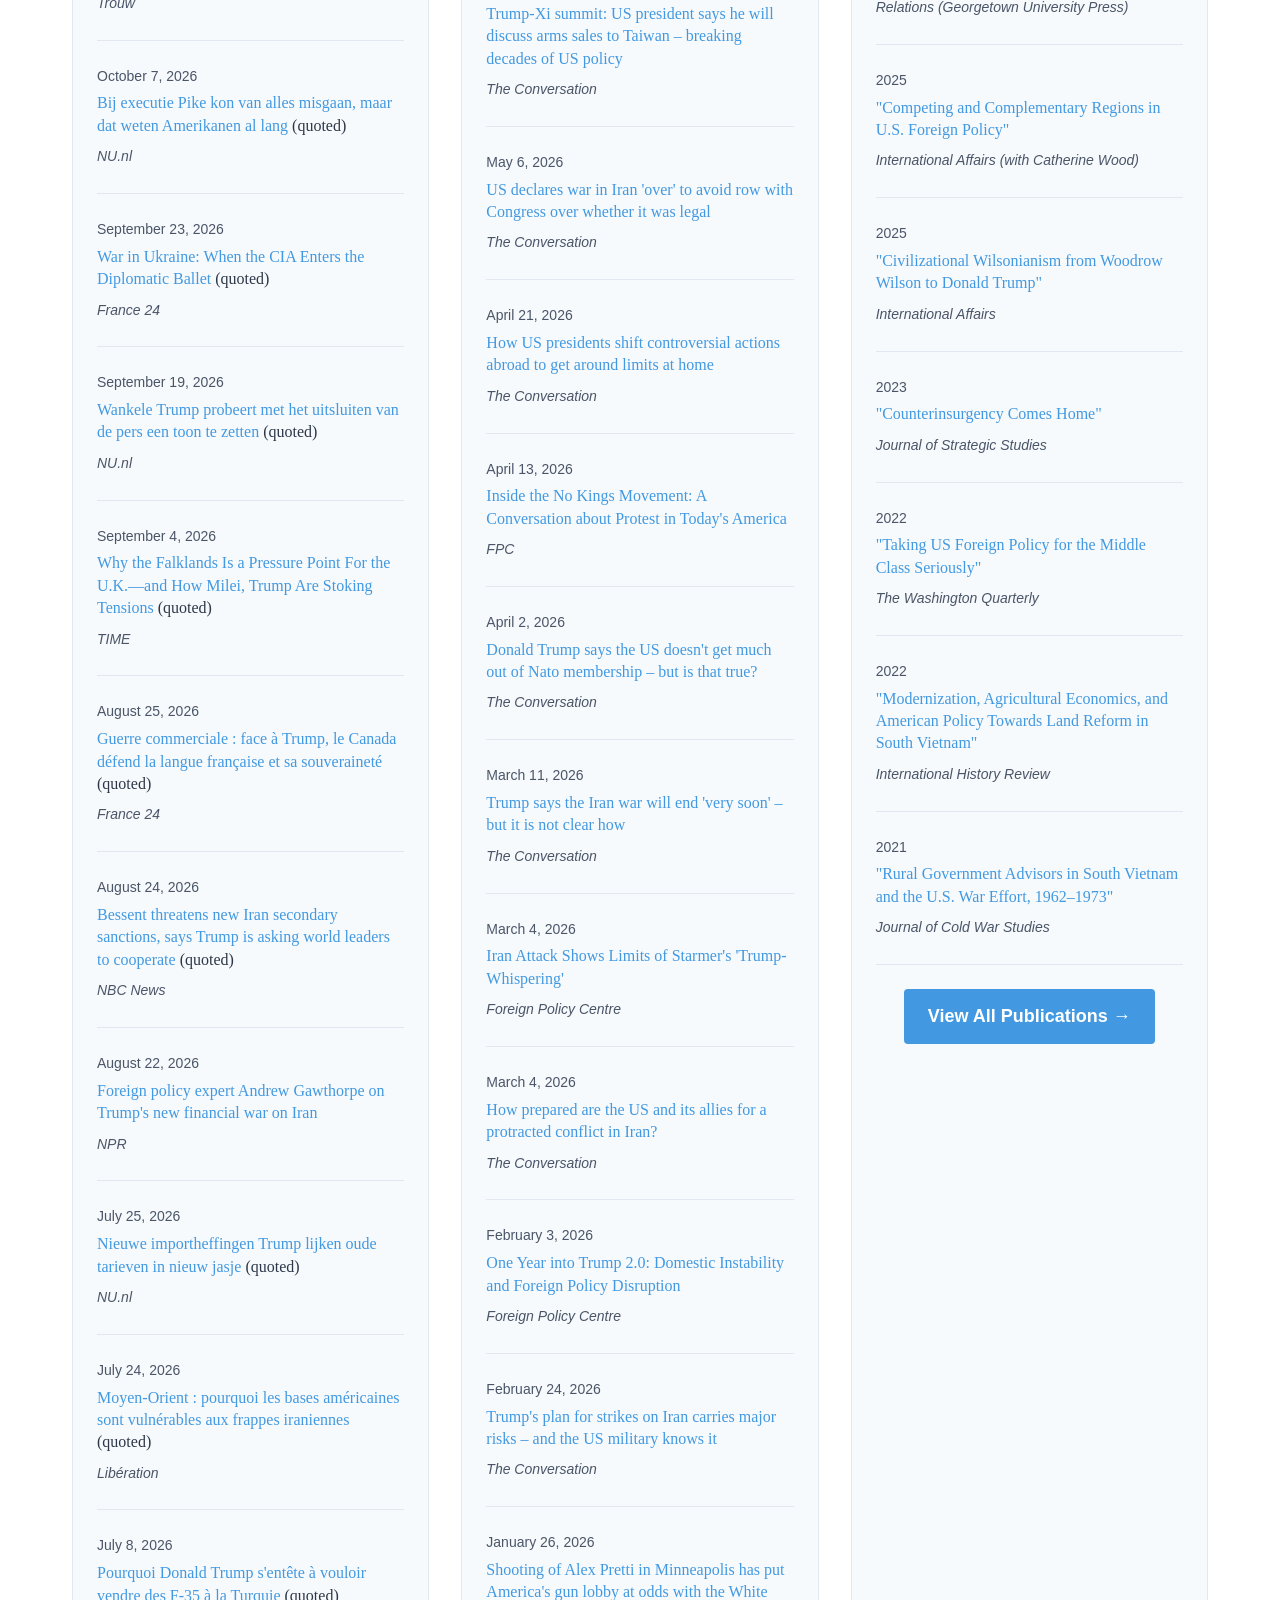
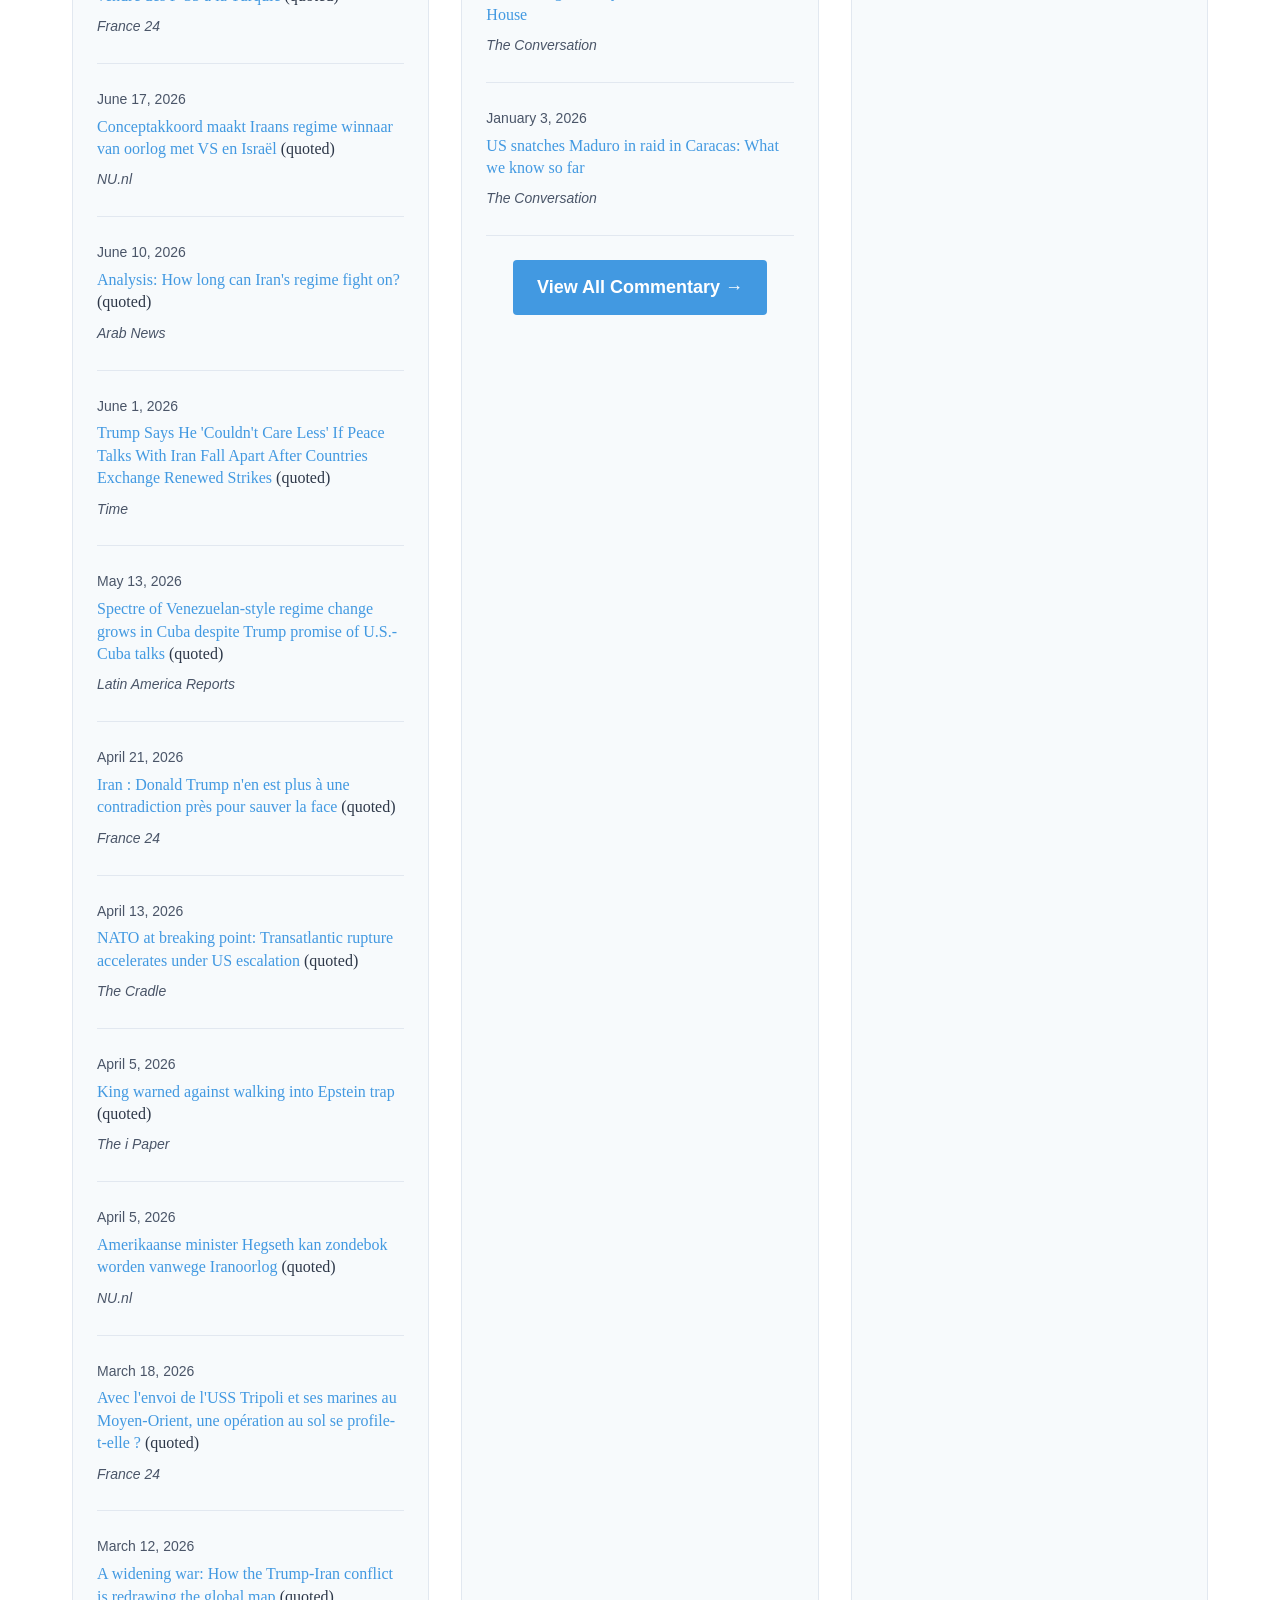
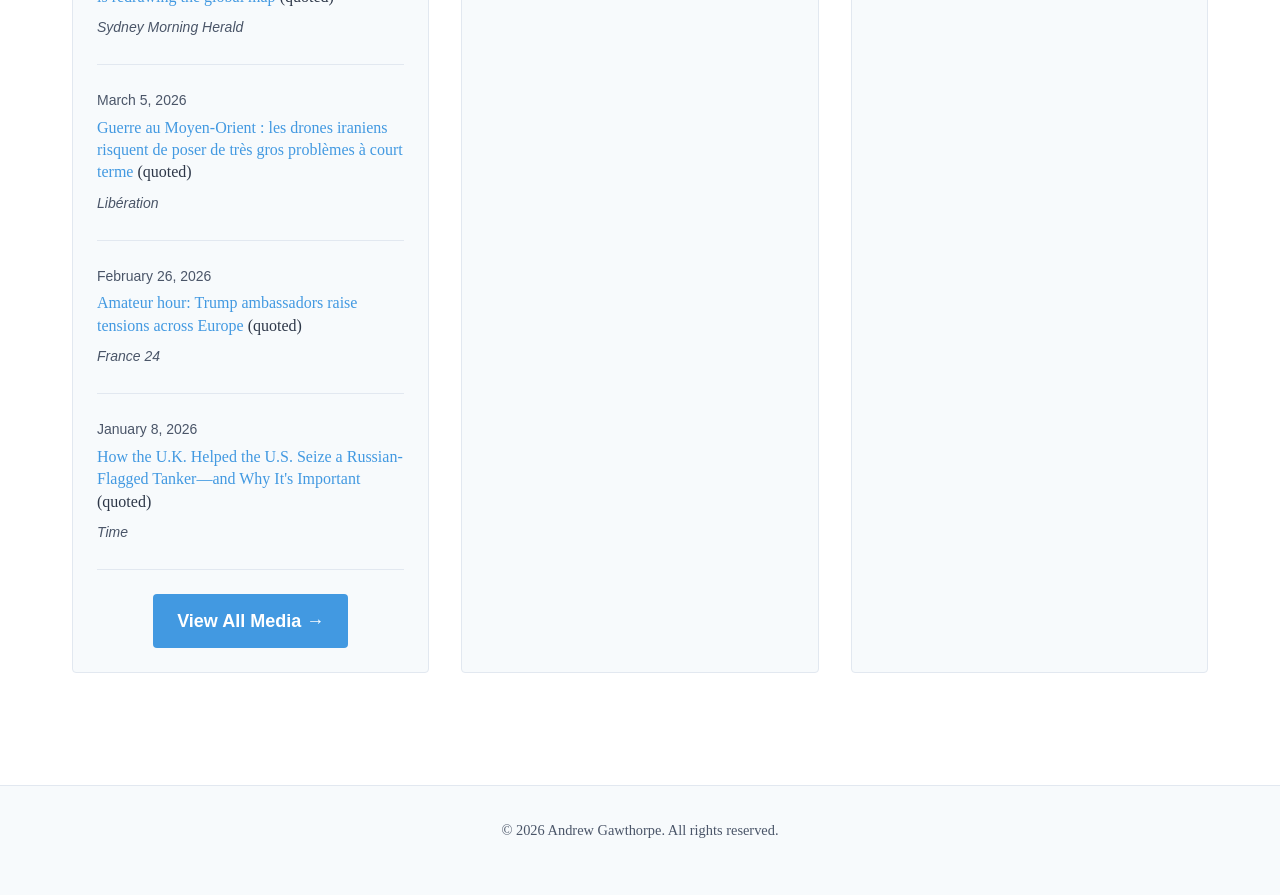
==== commit 95b882a1: "Add Independent and France 24 midterms articles - Added "Trump's reckoning" from The Independent (Oc" ====
--- a/index.html
+++ b/index.html
@@ -39,6 +39,16 @@
             <div class="feed-column">
                 <h2>Recent Media</h2>
                 <div class="feed-item">
+                    <div class="feed-item-date">October 30, 2026</div>
+                    <div class="feed-item-title"><a href="https://www.independent.co.uk/news/world/trump-midterms-elections-ukraine-iran-b3075493.html" target="_blank">Trump's reckoning: Why the US midterm elections matter to the rest of the world</a> (quoted)</div>
+                    <div class="feed-item-outlet">The Independent</div>
+                </div>
+                <div class="feed-item">
+                    <div class="feed-item-date">October 29, 2026</div>
+                    <div class="feed-item-title"><a href="https://www.france24.com/fr/am%C3%A9riques/20261029-midterms-barack-obama-joker-des-d%C3%A9mocrates-derni%C3%A8re-heure-campagne" target="_blank">Midterms : Barack Obama, le joker des démocrates de la dernière heure</a> (quoted)</div>
+                    <div class="feed-item-outlet">France 24</div>
+                </div>
+                <div class="feed-item">
                     <div class="feed-item-date">October 24, 2026</div>
                     <div class="feed-item-title"><a href="https://www.knack.be/nieuws/wereld/midterms-in-de-vs-zorgt-de-perfecte-storm-voor-een-republikeinse-nederlaag-in-texas/" target="_blank">Midterms in de VS: Zorgt de perfecte storm voor een Republikeinse nederlaag in Texas?</a> (quoted)</div>
                     <div class="feed-item-outlet">Knack</div>
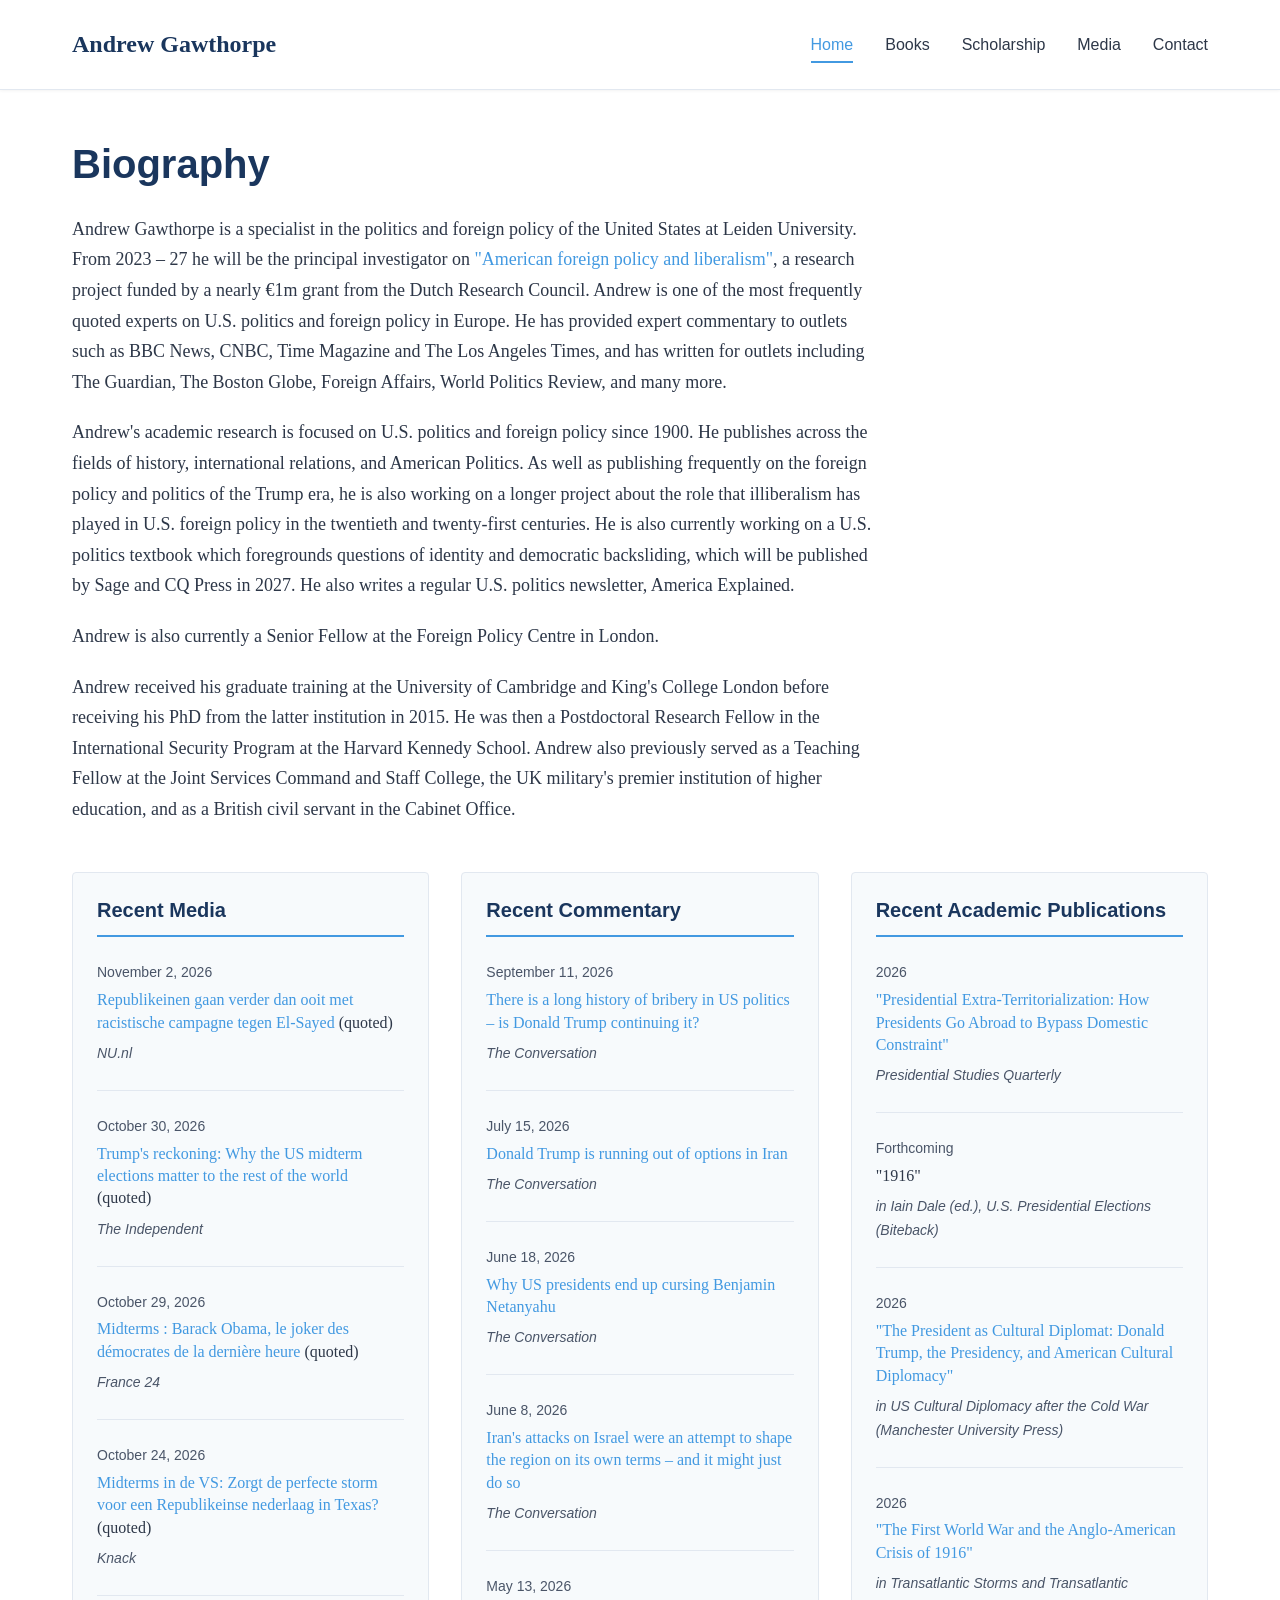
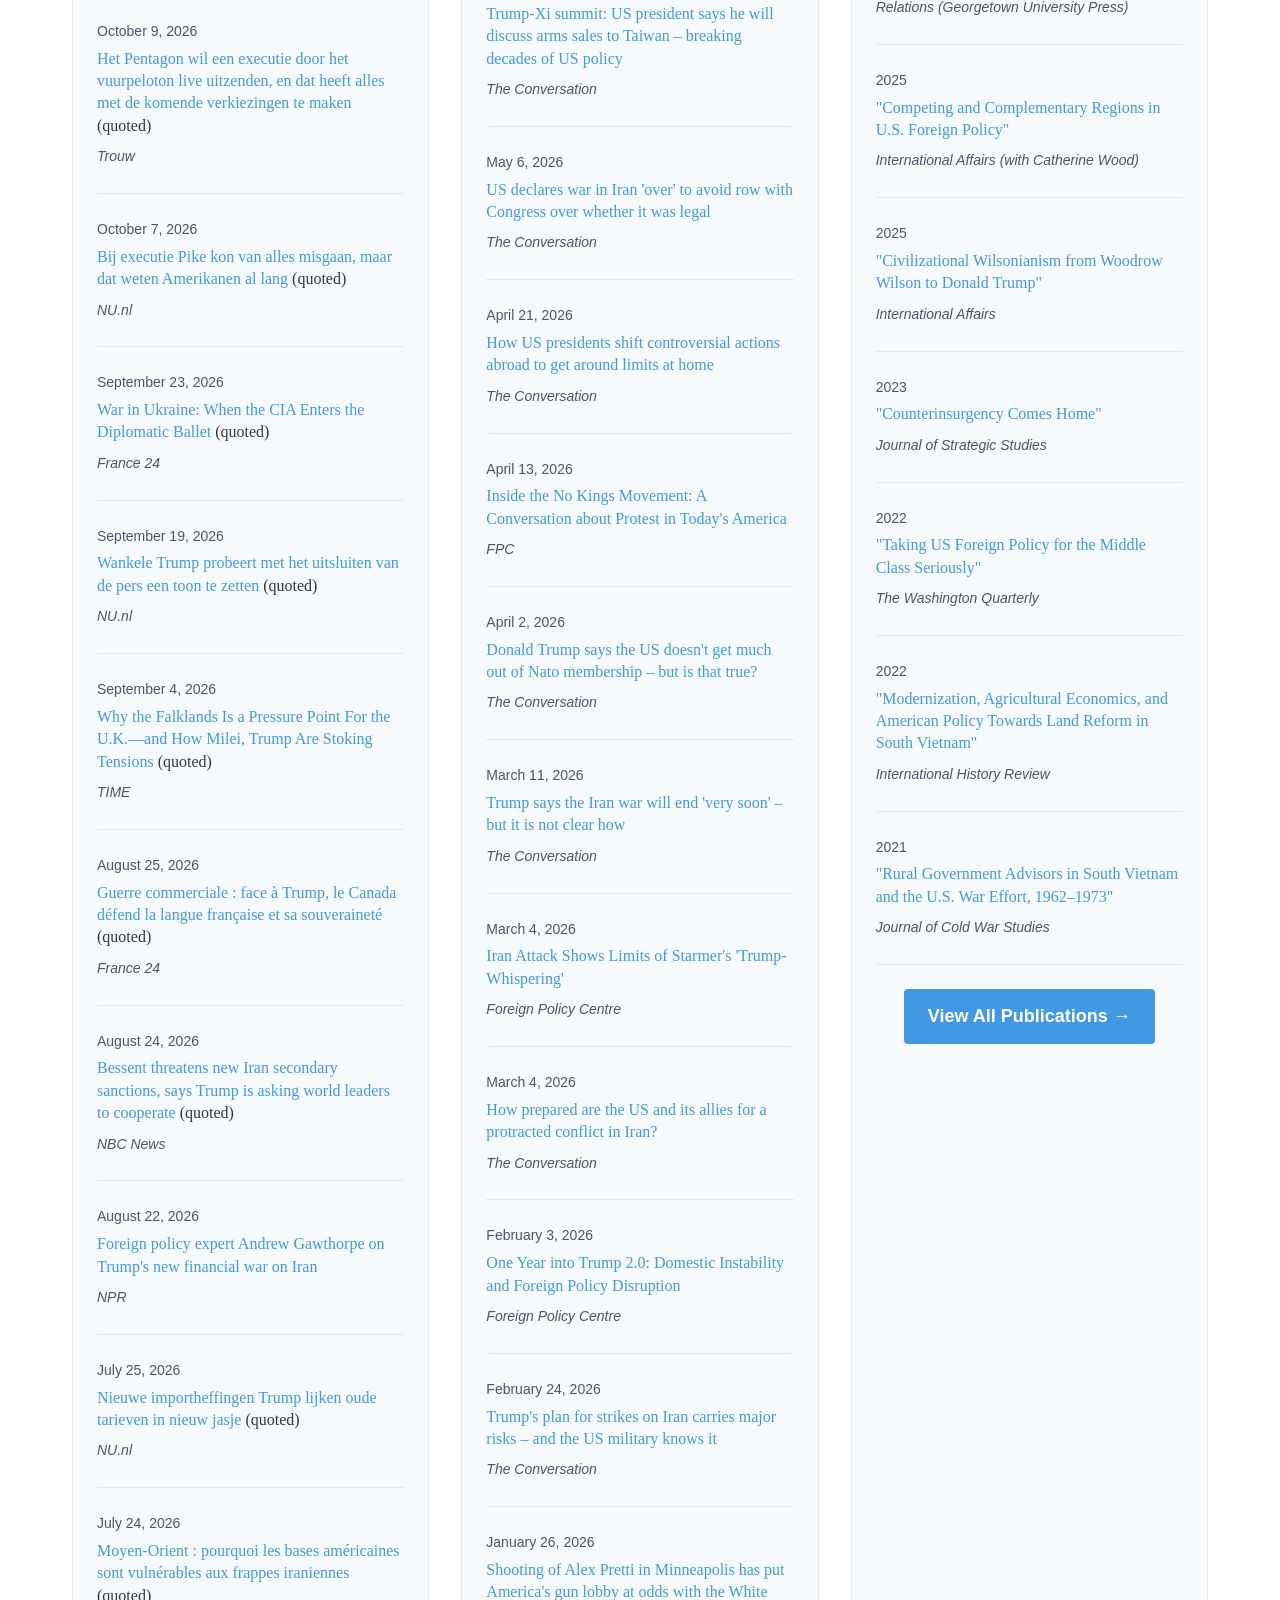
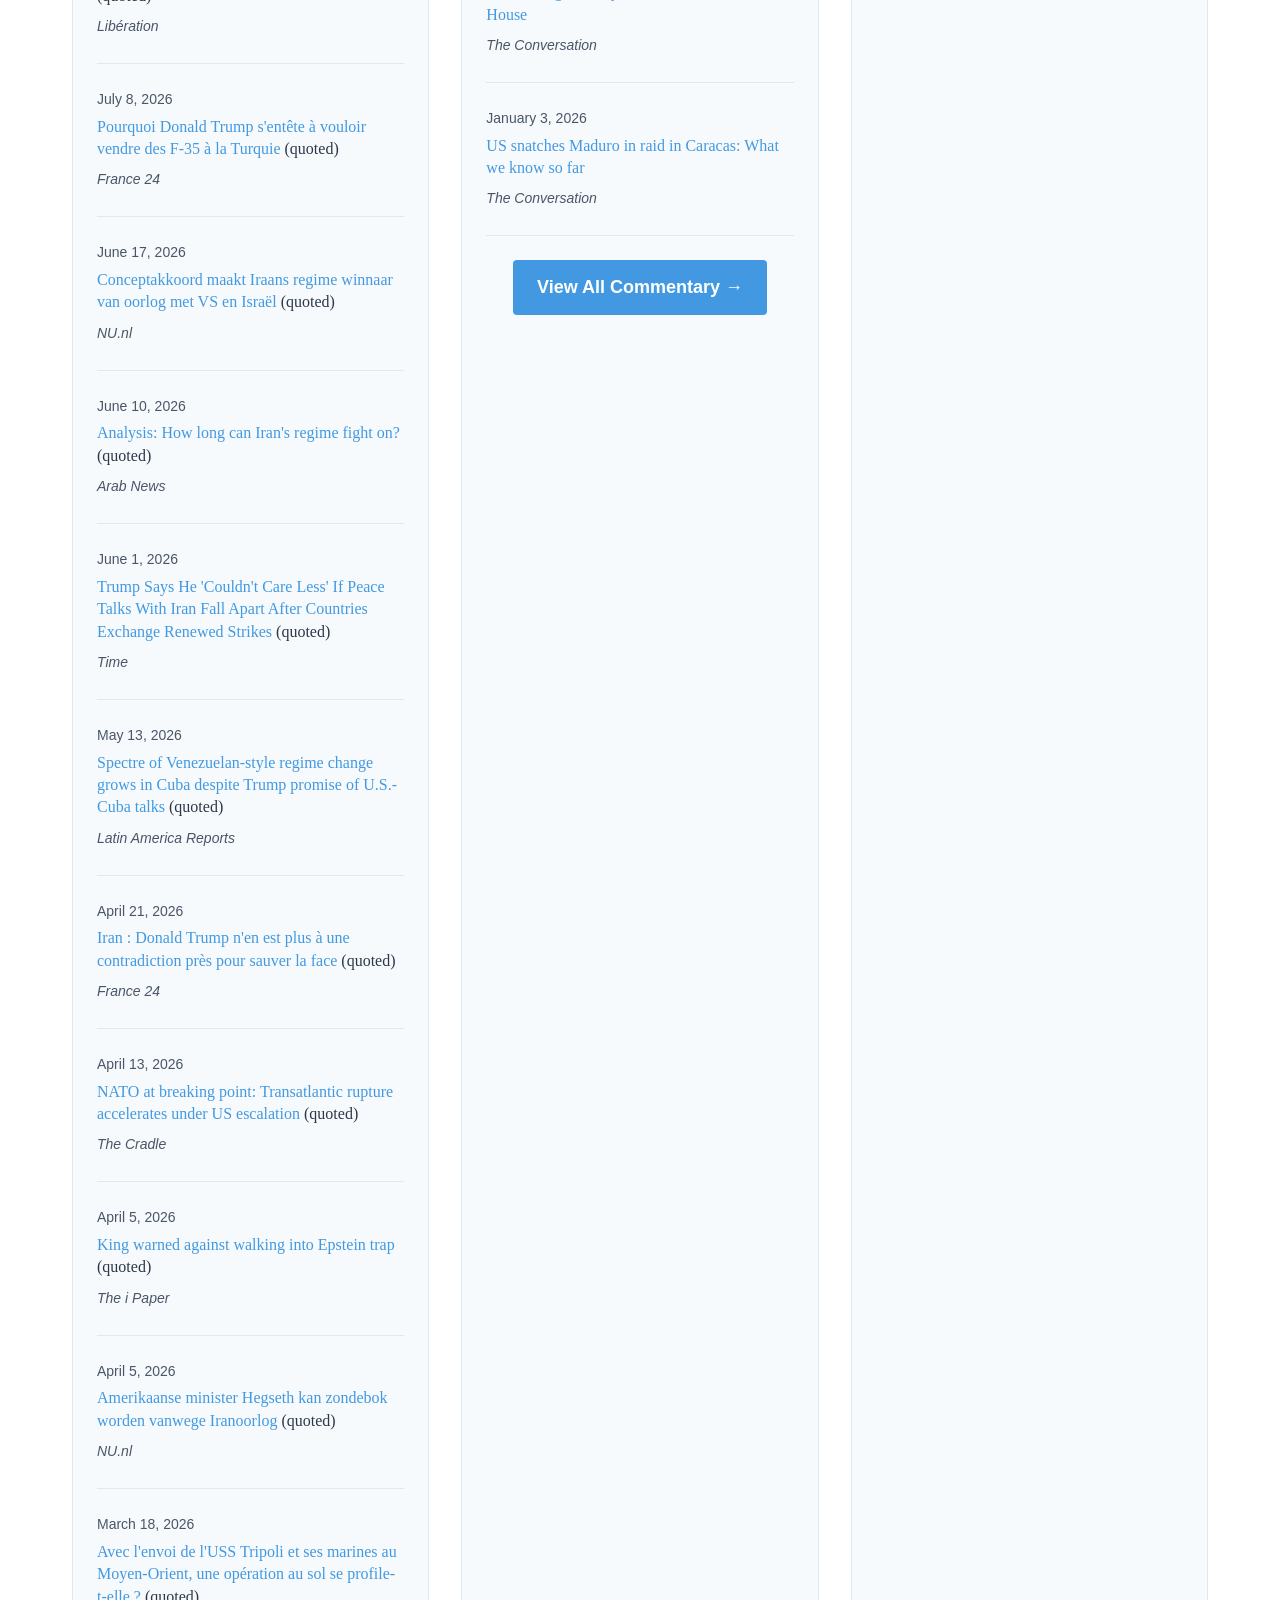
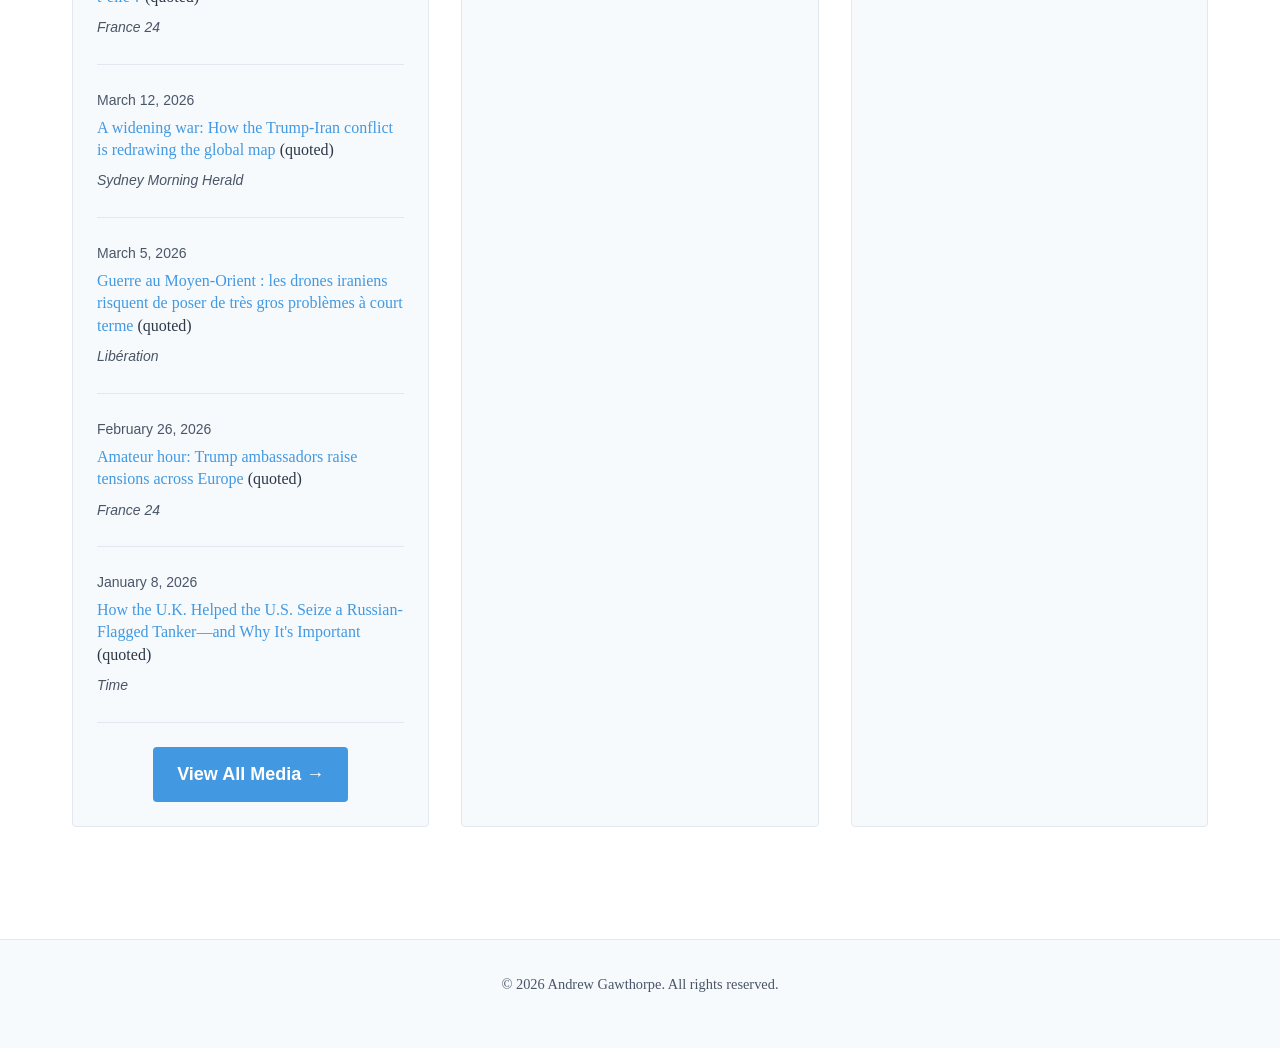
==== commit e4a78cee: "Add NU.nl article on El-Sayed campaign - Added November 2, 2026 article to Recent Media section  Co-" ====
--- a/index.html
+++ b/index.html
@@ -39,6 +39,11 @@
             <div class="feed-column">
                 <h2>Recent Media</h2>
                 <div class="feed-item">
+                    <div class="feed-item-date">November 2, 2026</div>
+                    <div class="feed-item-title"><a href="https://www.nu.nl/verkiezingen-vs/6415230/republikeinen-gaan-verder-dan-ooit-met-racistische-campagne-tegen-el-sayed.html" target="_blank">Republikeinen gaan verder dan ooit met racistische campagne tegen El-Sayed</a> (quoted)</div>
+                    <div class="feed-item-outlet">NU.nl</div>
+                </div>
+                <div class="feed-item">
                     <div class="feed-item-date">October 30, 2026</div>
                     <div class="feed-item-title"><a href="https://www.independent.co.uk/news/world/trump-midterms-elections-ukraine-iran-b3075493.html" target="_blank">Trump's reckoning: Why the US midterm elections matter to the rest of the world</a> (quoted)</div>
                     <div class="feed-item-outlet">The Independent</div>
